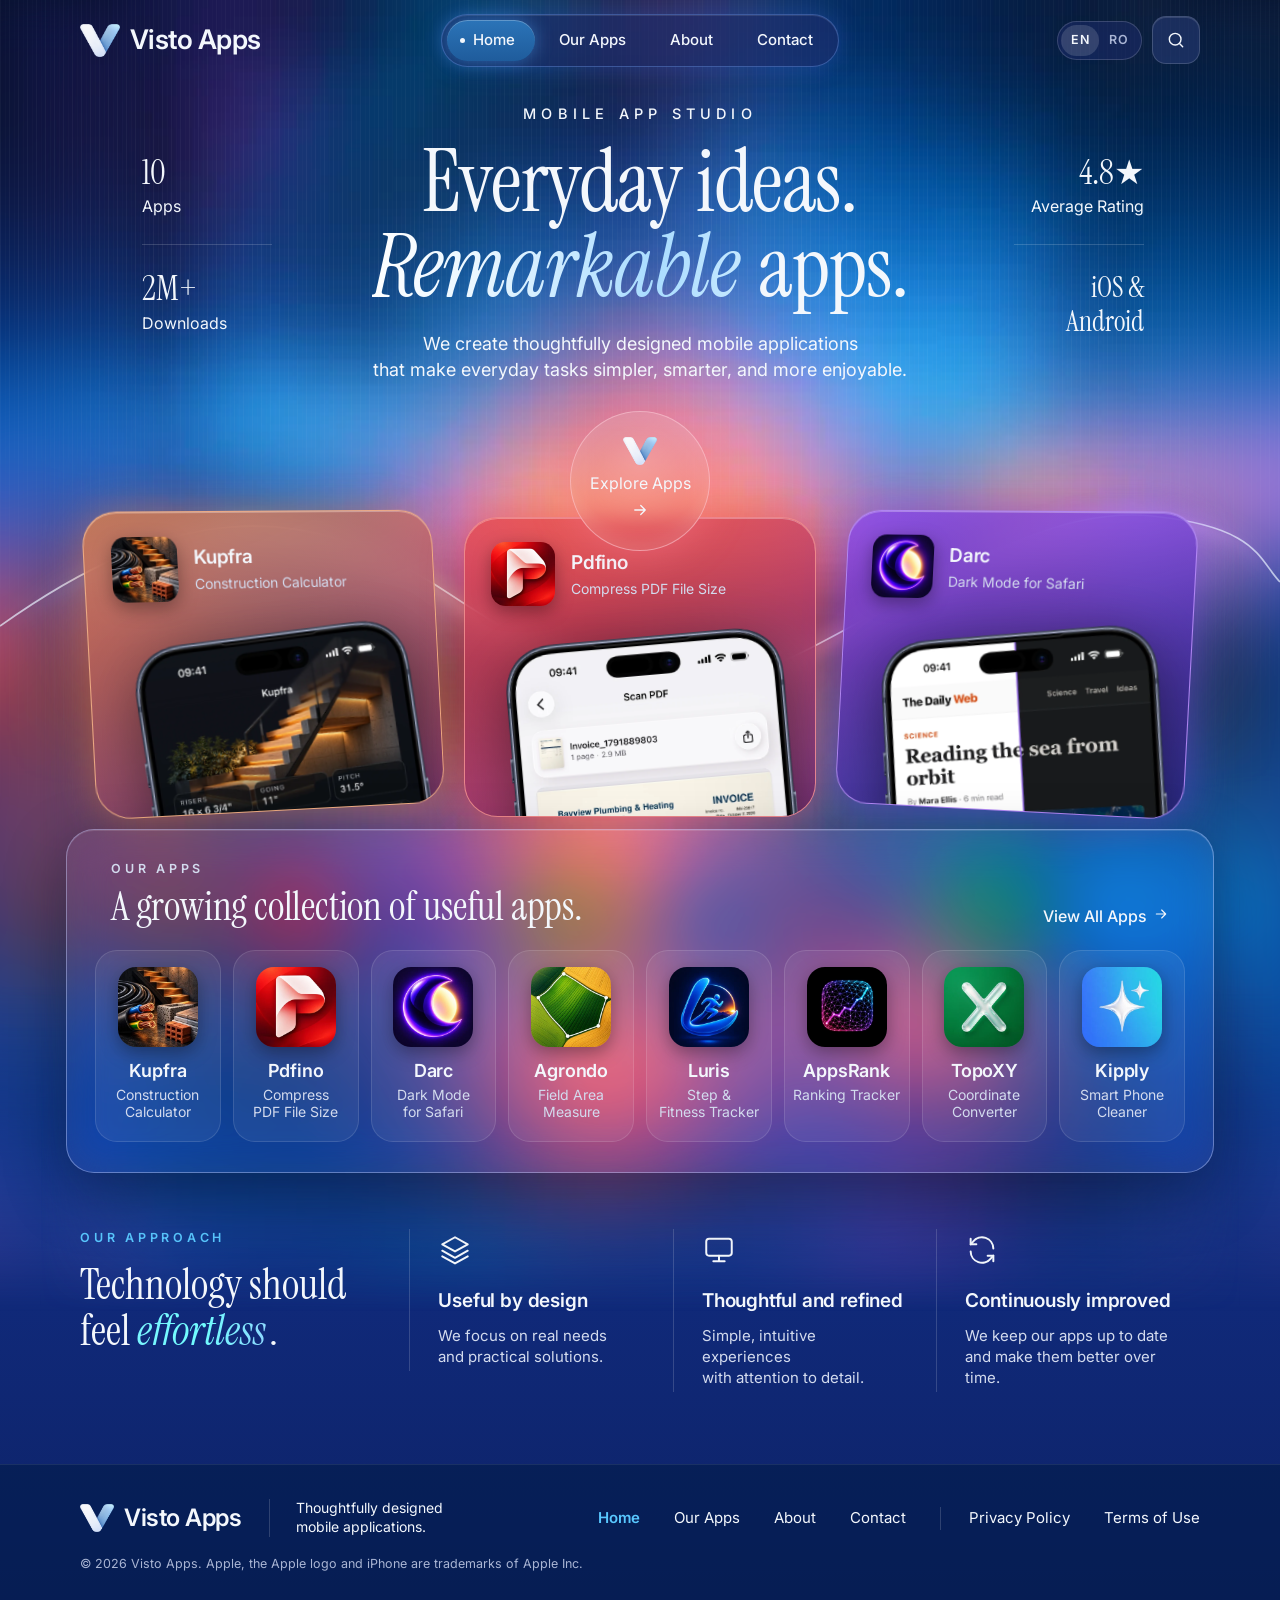
==== index.html @ 216fd85f "Add Romanian pages, SEO head, structured data and app legal links - make the site indexable in both " ====
<!doctype html>
<html lang="en">
<head>
  <meta charset="utf-8">
  <meta name="viewport" content="width=device-width, initial-scale=1">
  <title>Visto Apps | Mobile App Studio for Useful iPhone Apps</title>
  <meta name="description" content="Visto Apps is an independent mobile app studio behind Pdfino, Kipply, TopoXY, Kupfra, Darc, Agrondo, Luris, AppsRank, Serenity and ShelfReady.">
  <meta name="theme-color" content="#08112b">
  <!--gen:seo-->
  <link rel="canonical" href="https://vistoapps.com/">
  <link rel="alternate" hreflang="en" href="https://vistoapps.com/">
  <link rel="alternate" hreflang="ro" href="https://vistoapps.com/ro/">
  <link rel="alternate" hreflang="x-default" href="https://vistoapps.com/">
  <meta name="robots" content="index,follow,max-image-preview:large">
  <meta property="og:type" content="website">
  <meta property="og:site_name" content="Visto Apps">
  <meta property="og:title" content="Visto Apps | Mobile App Studio for Useful iPhone Apps">
  <meta property="og:description" content="Visto Apps is an independent mobile app studio behind Pdfino, Kipply, TopoXY, Kupfra, Darc, Agrondo, Luris, AppsRank, Serenity and ShelfReady.">
  <meta property="og:url" content="https://vistoapps.com/">
  <meta property="og:image" content="https://vistoapps.com/assets/logo/og-image.png">
  <meta property="og:image:width" content="1200">
  <meta property="og:image:height" content="630">
  <meta property="og:image:alt" content="Visto Apps">
  <meta property="og:locale" content="en_US">
  <meta property="og:locale:alternate" content="ro_RO">
  <meta name="twitter:card" content="summary_large_image">
  <meta name="twitter:title" content="Visto Apps | Mobile App Studio for Useful iPhone Apps">
  <meta name="twitter:description" content="Visto Apps is an independent mobile app studio behind Pdfino, Kipply, TopoXY, Kupfra, Darc, Agrondo, Luris, AppsRank, Serenity and ShelfReady.">
  <meta name="twitter:image" content="https://vistoapps.com/assets/logo/og-image.png">
  <script type="application/ld+json">{"@context":"https://schema.org","@graph":[{"@type":"Organization","@id":"https://vistoapps.com/#organization","name":"Visto Apps","url":"https://vistoapps.com/","logo":{"@type":"ImageObject","url":"https://vistoapps.com/assets/logo/visto-v.png"},"email":"iosallapps@gmail.com","contactPoint":{"@type":"ContactPoint","contactType":"customer support","email":"iosallapps@gmail.com","availableLanguage":["English","Romanian"]},"sameAs":["https://kupfra.com/","https://pdfino.com/","https://darcapp.com/","https://agrondo.com/","https://lurisapp.com/","https://appsrankapp.com/","https://topoxyapp.com/","https://kipplyapp.com/","https://serenityjournalapp.com/","https://shelfreadyapp.com/"]},{"@type":"WebSite","@id":"https://vistoapps.com/#website","url":"https://vistoapps.com/","name":"Visto Apps","publisher":{"@id":"https://vistoapps.com/#organization"},"inLanguage":["en","ro"]},{"@type":"WebPage","@id":"https://vistoapps.com/#webpage","url":"https://vistoapps.com/","name":"Visto Apps | Mobile App Studio for Useful iPhone Apps","description":"Visto Apps is an independent mobile app studio behind Pdfino, Kipply, TopoXY, Kupfra, Darc, Agrondo, Luris, AppsRank, Serenity and ShelfReady.","inLanguage":"en","isPartOf":{"@id":"https://vistoapps.com/#website"},"about":{"@id":"https://vistoapps.com/#organization"}},{"@type":"ItemList","name":"Visto Apps","numberOfItems":10,"itemListElement":[{"@type":"ListItem","position":1,"item":{"@type":"SoftwareApplication","name":"Kupfra: Construction Calculator","description":"Calculators for concrete, tiles, stairs and electrical work, built on real building standards.","applicationCategory":"UtilitiesApplication","operatingSystem":"iOS","url":"https://apps.apple.com/us/app/kupfra-construction-calculator/id6827716801","image":"https://vistoapps.com/assets/icons/kupfra.webp","sameAs":"https://kupfra.com/","publisher":{"@id":"https://vistoapps.com/#organization"},"offers":{"@type":"Offer","price":"0","priceCurrency":"USD"}}},{"@type":"ListItem","position":2,"item":{"@type":"SoftwareApplication","name":"Pdfino: Compress PDF File Size","description":"Reduce PDF file size quickly, then scan, sign, merge and fill forms on your iPhone.","applicationCategory":"UtilitiesApplication","operatingSystem":"iOS","url":"https://apps.apple.com/us/app/pdfino-compress-pdf-file-size/id6748689545","image":"https://vistoapps.com/assets/icons/pdfino.webp","sameAs":"https://pdfino.com/","publisher":{"@id":"https://vistoapps.com/#organization"},"offers":{"@type":"Offer","price":"0","priceCurrency":"USD"}}},{"@type":"ListItem","position":3,"item":{"@type":"SoftwareApplication","name":"Darc: Dark Mode for Safari","description":"A comfortable dark mode for every site in Safari, with light themes too.","applicationCategory":"UtilitiesApplication","operatingSystem":"iOS","url":"https://apps.apple.com/us/app/darc-dark-mode-for-safari/id6819036330","image":"https://vistoapps.com/assets/icons/darc.webp","sameAs":"https://darcapp.com/","publisher":{"@id":"https://vistoapps.com/#organization"},"offers":{"@type":"Offer","price":"0","priceCurrency":"USD"}}},{"@type":"ListItem","position":4,"item":{"@type":"SoftwareApplication","name":"Agrondo: Field Area Measure","description":"Measure field areas on the satellite map and keep records for every parcel.","applicationCategory":"BusinessApplication","operatingSystem":"iOS","url":"https://apps.apple.com/us/app/agrondo-field-area-measure/id6775927132","image":"https://vistoapps.com/assets/icons/agrondo.webp","sameAs":"https://agrondo.com/","publisher":{"@id":"https://vistoapps.com/#organization"},"offers":{"@type":"Offer","price":"0","priceCurrency":"USD"}}},{"@type":"ListItem","position":5,"item":{"@type":"SoftwareApplication","name":"Luris: Step & Fitness Tracker","description":"Track your steps, walks, runs and rides with GPS, and follow a training plan.","applicationCategory":"HealthApplication","operatingSystem":"iOS","url":"https://apps.apple.com/us/app/luris-step-fitness-tracker/id6813596103","image":"https://vistoapps.com/assets/icons/luris.webp","sameAs":"https://lurisapp.com/","publisher":{"@id":"https://vistoapps.com/#organization"},"offers":{"@type":"Offer","price":"0","priceCurrency":"USD"}}},{"@type":"ListItem","position":6,"item":{"@type":"SoftwareApplication","name":"AppsRank: Ranking Tracker","description":"Follow app rankings on the App Store charts in more than 160 countries, every day.","applicationCategory":"DeveloperApplication","operatingSystem":"iOS","url":"https://apps.apple.com/us/app/appsrank-ranking-tracker/id6762045370","image":"https://vistoapps.com/assets/icons/appsrank.webp","sameAs":"https://appsrankapp.com/","publisher":{"@id":"https://vistoapps.com/#organization"},"offers":{"@type":"Offer","price":"0","priceCurrency":"USD"}}},{"@type":"ListItem","position":7,"item":{"@type":"SoftwareApplication","name":"TopoXY: Coordinate Converter","description":"Convert coordinates between WGS84, Stereo 70, PUWG, UTM and other national grids, offline.","applicationCategory":"TravelApplication","operatingSystem":"iOS","url":"https://apps.apple.com/us/app/topoxy-coordinate-converter/id6758582908","image":"https://vistoapps.com/assets/icons/topoxy.webp","sameAs":"https://topoxyapp.com/","publisher":{"@id":"https://vistoapps.com/#organization"},"offers":{"@type":"Offer","price":"0","priceCurrency":"USD"}}},{"@type":"ListItem","position":8,"item":{"@type":"SoftwareApplication","name":"Kipply: Smart Phone Cleaner","description":"Free up space by clearing duplicate, similar and unwanted photos with a swipe.","applicationCategory":"UtilitiesApplication","operatingSystem":"iOS","url":"https://apps.apple.com/us/app/kipply-smart-phone-cleaner/id6756061280","image":"https://vistoapps.com/assets/icons/kipply.webp","sameAs":"https://kipplyapp.com/","publisher":{"@id":"https://vistoapps.com/#organization"},"offers":{"@type":"Offer","price":"0","priceCurrency":"USD"}}},{"@type":"ListItem","position":9,"item":{"@type":"SoftwareApplication","name":"Serenity: AI Mood Journal","description":"Log your mood in one tap, write with thoughtful prompts and see what lifts you.","applicationCategory":"HealthApplication","operatingSystem":"iOS","url":"https://apps.apple.com/us/app/serenity-ai-mood-journal/id6761684674","image":"https://vistoapps.com/assets/icons/serenity.webp","sameAs":"https://serenityjournalapp.com/","publisher":{"@id":"https://vistoapps.com/#organization"},"offers":{"@type":"Offer","price":"0","priceCurrency":"USD"}}},{"@type":"ListItem","position":10,"item":{"@type":"SoftwareApplication","name":"ShelfReady: Product Photos","description":"Turn a quick photo into a clean product shot on a white background, in seconds.","applicationCategory":"MultimediaApplication","operatingSystem":"iOS","url":"https://apps.apple.com/us/app/shelfready-product-photos/id6818769240","image":"https://vistoapps.com/assets/icons/shelfready.webp","sameAs":"https://shelfreadyapp.com/","publisher":{"@id":"https://vistoapps.com/#organization"},"offers":{"@type":"Offer","price":"0","priceCurrency":"USD"}}}]}]}</script>
  <!--/gen:seo-->
  <link rel="icon" href="/assets/logo/favicon-32.png" sizes="32x32" type="image/png">
  <link rel="apple-touch-icon" href="/assets/logo/apple-touch-icon.png">
  <link rel="preload" href="/assets/fonts/instrument-serif.woff2" as="font" type="font/woff2" crossorigin>
  <link rel="preload" href="/assets/fonts/inter.woff2" as="font" type="font/woff2" crossorigin>
  <link rel="stylesheet" href="/css/styles.css">
</head>
<body data-page="home" data-title-key="meta.home.title" data-desc-key="meta.home.desc">
  <div class="backdrop" aria-hidden="true"></div>
  <header class="site-header" id="site-header">
    <noscript><nav class="header-inner"><a href="/">Home</a> <a href="/apps.html">Our Apps</a> <a href="/about.html">About</a> <a href="/contact.html">Contact</a></nav></noscript>
  </header>

  <main>
    <section class="container home-hero">
      <div class="hero-glow" aria-hidden="true"></div>
      <div class="hero-ridge" aria-hidden="true"></div>

      <p class="kicker" data-i18n="home.kicker">Mobile App Studio</p>
      <h1 class="display" data-i18n="home.title">Everyday ideas.<br><em>Remarkable</em> apps.</h1>
      <p class="lede" data-i18n="home.lede">We create thoughtfully designed mobile applications<br class="br-wide"> that make everyday tasks simpler, smarter, and more enjoyable.</p>

      <div class="hero-stats hero-stats--left">
        <p class="hero-stat"><span class="hero-stat__value" data-app-count>10</span><span class="hero-stat__label" data-i18n="home.stat.apps">Apps</span></p>
        <p class="hero-stat"><span class="hero-stat__value">2M+</span><span class="hero-stat__label" data-i18n="home.stat.downloads">Downloads</span></p>
      </div>
      <div class="hero-stats hero-stats--right">
        <p class="hero-stat"><span class="hero-stat__value">4.8★</span><span class="hero-stat__label" data-i18n="home.stat.rating">Average Rating</span></p>
        <p class="hero-stat"><span class="hero-stat__value hero-stat__value--platforms" data-i18n="home.stat.platforms">iOS &amp;<br>Android</span></p>
      </div>

      <a class="explore" href="/apps.html">
        <img src="/assets/logo/visto-v-128.png" width="34" height="28" alt="">
        <span data-i18n="home.explore">Explore Apps</span>
        <span data-icon="arrow"></span>
      </a>

      <div class="hero-cards" id="hero-cards"></div>

      <section class="panel panel--apps glass" aria-labelledby="home-apps-title">
        <div class="panel-head">
          <div>
            <span class="kicker--sans" data-i18n="home.apps.kicker">Our Apps</span>
            <h2 class="h2" id="home-apps-title" data-i18n="home.apps.title">A growing collection of useful apps.</h2>
          </div>
          <a class="link-arrow" href="/apps.html"><span data-i18n="home.apps.all">View All Apps</span><span data-icon="arrow"></span></a>
        </div>
        <ul class="tiles" data-featured-tiles></ul>
      </section>
    </section>

    <section class="container features reveal" aria-labelledby="approach-title">
      <div class="features__lead">
        <span class="kicker--sans" data-i18n="home.approach.kicker">Our Approach</span>
        <h2 class="h3" id="approach-title" data-i18n="home.approach.title">Technology should<br>feel <em>effortless</em>.</h2>
      </div>
      <div class="feature">
        <span data-icon="layers"></span>
        <h3 class="feature__title" data-i18n="home.approach.1.title">Useful by design</h3>
        <p class="feature__text" data-i18n="home.approach.1.text">We focus on real needs<br>and practical solutions.</p>
      </div>
      <div class="feature">
        <span data-icon="monitor"></span>
        <h3 class="feature__title" data-i18n="home.approach.2.title">Thoughtful and refined</h3>
        <p class="feature__text" data-i18n="home.approach.2.text">Simple, intuitive experiences<br>with attention to detail.</p>
      </div>
      <div class="feature">
        <span data-icon="refresh"></span>
        <h3 class="feature__title" data-i18n="home.approach.3.title">Continuously improved</h3>
        <p class="feature__text" data-i18n="home.approach.3.text">We keep our apps up to date<br>and make them better over time.</p>
      </div>
    </section>
  </main>

  <footer class="site-footer" id="site-footer"></footer>
  <script src="/js/data.js"></script>
  <script src="/js/site.js"></script>
</body>
</html>
---- css/styles.css ----
/* Visto Apps. Dark aurora theme, glass surfaces. */

@font-face { font-family: "Instrument Serif"; src: url("../assets/fonts/instrument-serif.woff2") format("woff2"); font-weight: 400; font-style: normal; font-display: swap; }
@font-face { font-family: "Instrument Serif"; src: url("../assets/fonts/instrument-serif-italic.woff2") format("woff2"); font-weight: 400; font-style: italic; font-display: swap; }
@font-face { font-family: "Inter"; src: url("../assets/fonts/inter.woff2") format("woff2"); font-weight: 100 900; font-style: normal; font-display: swap; }

:root {
  color-scheme: dark;
  --bg: #08112b;
  --bg-deep: #050b1f;
  --navy: #0b1b4a;
  --blue: #1f4fd8;
  --violet: #7a43f0;
  --magenta: #d974d1;
  --orange: #ff8a5b;
  --cyan: #6ffcfe;
  --cyan-2: #59c8ff;
  --text: #f3f7fc;
  --text-2: #d3dbee;
  --text-3: #a9b5d4;
  --pill: #bee0fd;
  --pill-2: #e3f3ff;
  --pill-text: #0a1a45;
  --glass: rgba(255, 255, 255, 0.07);
  --glass-strong: rgba(255, 255, 255, 0.11);
  --glass-line: rgba(255, 255, 255, 0.16);
  --glass-line-2: rgba(255, 255, 255, 0.28);
  --divider: rgba(255, 255, 255, 0.16);
  --serif: "Instrument Serif", "Iowan Old Style", Georgia, serif;
  --sans: "Inter", -apple-system, BlinkMacSystemFont, "Segoe UI", Roboto, sans-serif;
  --radius: 28px;
  --radius-sm: 20px;
  --max: 1120px;
  --gutter: 40px;
  --blur: 22px;
  --ease: cubic-bezier(.2, .7, .2, 1);
}

*, *::before, *::after { box-sizing: border-box; }
html { -webkit-text-size-adjust: 100%; text-size-adjust: 100%; overflow-x: clip; }
body {
  margin: 0;
  min-height: 100vh;
  background: var(--bg);
  color: var(--text);
  font-family: var(--sans);
  font-size: 16px;
  line-height: 1.5;
  -webkit-font-smoothing: antialiased;
  overflow-x: clip;
}
img { display: block; max-width: 100%; height: auto; }
a { color: inherit; text-decoration: none; }
button { font: inherit; color: inherit; }
h1, h2, h3, p, ul, ol { margin: 0; }
ul, ol { padding: 0; list-style: none; }
.icon { width: 20px; height: 20px; flex: none; }
.visually-hidden { position: absolute; width: 1px; height: 1px; overflow: hidden; clip: rect(0 0 0 0); white-space: nowrap; }
:focus-visible { outline: 2px solid var(--cyan); outline-offset: 3px; border-radius: 12px; }

/* ---------- background ---------- */
.backdrop { position: absolute; left: 0; right: 0; top: 0; height: 100%; z-index: -2; pointer-events: none; overflow: hidden;
  background: linear-gradient(180deg, #08132f 0px, #0d2466 300px, #15399c 700px, #122e86 1100px, #0d2266 1600px, #0a1a4c 100%); }
body { position: relative; }
body[data-page="home"] { --page-bg: url("../assets/bg/home.webp"); --page-bg-h: 1312px; }
body[data-page="apps"] { --page-bg: url("../assets/bg/apps.webp"); --page-bg-h: 1312px; }
body[data-page="about"] { --page-bg: url("../assets/bg/about.webp"); --page-bg-h: 1797px; }
body[data-page="contact"] { --page-bg: url("../assets/bg/contact.webp"); --page-bg-h: 1312px; }
body:not([data-page="home"]):not([data-page="apps"]):not([data-page="about"]) { --page-bg: url("../assets/bg/contact.webp"); --page-bg-h: 1312px; }
/* wide layer: the same art stretched to the window, for the sides on large screens */
.backdrop::before {
  content: ""; position: absolute; left: -5%; right: -5%; top: 0; height: var(--page-bg-h);
  background: var(--page-bg) top center / 100% 100% no-repeat; filter: blur(30px) saturate(1.1);
  -webkit-mask-image: linear-gradient(180deg, #000 75%, transparent); mask-image: linear-gradient(180deg, #000 75%, transparent);
}
/* core layer: the art at the design width, aligned with the content */
.backdrop__core {
  position: absolute; left: 50%; top: 0; width: 1199px; height: var(--page-bg-h); transform: translateX(-50%);
  background: var(--page-bg) top center / 100% 100% no-repeat;
  -webkit-mask-image: linear-gradient(90deg, transparent, #000 10%, #000 90%, transparent), linear-gradient(180deg, #000 80%, transparent);
  -webkit-mask-composite: source-in;
          mask-image: linear-gradient(90deg, transparent, #000 10%, #000 90%, transparent), linear-gradient(180deg, #000 80%, transparent);
          mask-composite: intersect;
}
@media (max-width: 1199px) { .backdrop__core { -webkit-mask-image: linear-gradient(180deg, #000 80%, transparent); mask-image: linear-gradient(180deg, #000 80%, transparent); } }
.backdrop::after {
  content: ""; position: absolute; left: 0; right: 0; top: 0; height: 900px;
  background: repeating-linear-gradient(90deg, rgba(255,255,255,.05) 0 1px, transparent 1px 5px, rgba(255,255,255,.025) 5px 6px, transparent 6px 9px);
  -webkit-mask-image: linear-gradient(180deg, rgba(0,0,0,.6) 0%, #000 30%, rgba(0,0,0,.4) 60%, transparent 100%);
          mask-image: linear-gradient(180deg, rgba(0,0,0,.6) 0%, #000 30%, rgba(0,0,0,.4) 60%, transparent 100%);
}
.wave {
  position: absolute; left: 0; right: 0; z-index: -1; pointer-events: none;
  height: 340px; background: url("../assets/art/wave.svg") center / 100% 100% no-repeat;
}

/* ---------- layout ---------- */
.container { width: 100%; max-width: calc(var(--max) + var(--gutter) * 2); margin: 0 auto; padding: 0 var(--gutter); }
main { position: relative; }
.glass {
  background: var(--glass);
  border: 1px solid var(--glass-line);
  -webkit-backdrop-filter: blur(var(--blur)) saturate(140%);
          backdrop-filter: blur(var(--blur)) saturate(140%);
  box-shadow: inset 0 1px 0 rgba(255,255,255,.12), 0 20px 60px rgba(3, 8, 30, .35);
}

/* ---------- type ---------- */
.kicker {
  font-family: var(--sans); font-size: 14.5px; letter-spacing: .36em; text-transform: uppercase;
  color: var(--text); font-weight: 500;
}
.kicker--sans { font-family: var(--sans); font-size: 12.5px; font-weight: 600; letter-spacing: .3em; text-transform: uppercase; color: var(--text-2); }
.display {
  font-family: var(--serif); font-weight: 400; letter-spacing: -.01em; line-height: 1.02;
  font-size: clamp(44px, 6.6vw, 80px); text-wrap: balance;
}
.h2 { font-family: var(--serif); font-weight: 400; line-height: 1.08; font-size: clamp(30px, 3.4vw, 40px); letter-spacing: -.005em; }
.h3 { font-family: var(--serif); font-weight: 400; line-height: 1.1; font-size: clamp(28px, 3vw, 38px); }
em, .accent {
  font-style: italic;
  background: linear-gradient(95deg, #7af6ff 0%, var(--cyan) 35%, #8fd7ff 100%);
  -webkit-background-clip: text; background-clip: text; color: transparent;
  padding-right: .06em;
}
.display em { background: linear-gradient(95deg, #ffffff 0%, #e8f6ff 30%, #a9dcff 75%, #c7e9ff 100%); -webkit-background-clip: text; background-clip: text; }
.page-hero .display em, .h2 em, .h3 em { background: linear-gradient(95deg, #7af6ff, var(--cyan) 50%, #8fd7ff); -webkit-background-clip: text; background-clip: text; }
.lede { font-size: 18px; line-height: 1.45; color: var(--text); text-wrap: balance; }
.muted { color: var(--text-2); }

/* ---------- header ---------- */
.site-header { position: sticky; top: 0; z-index: 50; padding: 14px 0; transition: background .3s var(--ease); }
.site-header.is-scrolled { background: rgba(8, 17, 43, .55); -webkit-backdrop-filter: blur(18px); backdrop-filter: blur(18px); }
.header-inner { display: grid; grid-template-columns: 1fr auto 1fr; align-items: center; gap: 20px; max-width: calc(var(--max) + 80px); margin: 0 auto; padding: 0 var(--gutter); }
.brand { display: inline-flex; align-items: center; gap: 10px; font-weight: 600; font-size: 27px; letter-spacing: -.02em; justify-self: start; }
.brand img { width: 40px; height: auto; }
.nav-pill {
  display: flex; gap: 4px; padding: 5px; border-radius: 999px;
  background: rgba(30, 45, 110, .55); border: 1px solid rgba(120, 170, 255, .35);
  box-shadow: inset 0 1px 0 rgba(255,255,255,.1), 0 0 24px rgba(60, 120, 255, .25);
}
.nav-link { position: relative; padding: 9px 20px; border-radius: 999px; font-size: 15px; font-weight: 500; color: var(--text); transition: background .2s; white-space: nowrap; }
.nav-link:hover { background: rgba(255,255,255,.08); }
.nav-link[aria-current="page"] {
  background: linear-gradient(180deg, #2b74b8, #1f5c9c); box-shadow: inset 0 1px 0 rgba(255,255,255,.25), 0 0 18px rgba(80, 170, 255, .45);
  padding-left: 26px;
}
.nav-link[aria-current="page"]::before { content: ""; position: absolute; left: 13px; top: 50%; width: 5px; height: 5px; margin-top: -2.5px; border-radius: 50%; background: currentColor; }
.header-actions { display: flex; align-items: center; gap: 10px; justify-self: end; }
.circle-btn {
  width: 48px; height: 48px; border-radius: 14px; display: grid; place-items: center; cursor: pointer;
  background: rgba(40, 60, 120, .55); border: 1px solid var(--glass-line);
  box-shadow: inset 0 1px 0 rgba(255,255,255,.12);
}
.circle-btn:hover { background: rgba(60, 85, 160, .6); }
.lang-switch { display: inline-flex; padding: 3px; border-radius: 999px; background: rgba(30, 45, 110, .5); border: 1px solid var(--glass-line); }
.lang-switch button { border: 0; background: transparent; cursor: pointer; padding: 6px 10px; border-radius: 999px; font-size: 12.5px; font-weight: 600; letter-spacing: .04em; color: var(--text-3); }
.lang-switch button[aria-pressed="true"] { background: rgba(255,255,255,.14); color: var(--text); }
.menu-btn { display: none; }
.search-bar, .mobile-menu { position: absolute; right: var(--gutter); top: calc(100% + 4px); border-radius: 22px; padding: 10px; }
.search-bar form { display: flex; align-items: center; gap: 10px; padding: 4px 10px; }
.search-bar input { width: min(340px, 70vw); border: 0; background: transparent; color: var(--text); font: inherit; font-size: 16px; padding: 8px 0; outline: none; }
.search-bar input::placeholder { color: var(--text-3); }
.mobile-menu { left: 16px; right: 16px; padding: 14px; background: rgba(14, 26, 70, .9); }
.mobile-menu nav { display: grid; gap: 4px; margin-bottom: 12px; }
.mobile-link { padding: 14px 16px; border-radius: 14px; font-size: 18px; font-weight: 500; }
.mobile-link[aria-current="page"] { background: rgba(255,255,255,.1); }
[hidden] { display: none !important; }

/* ---------- buttons ---------- */
.btn-pill {
  display: inline-flex; align-items: center; gap: 14px; padding: 15px 30px; border-radius: 999px;
  background: linear-gradient(180deg, var(--pill-2), var(--pill)); color: var(--pill-text); font-weight: 600; font-size: 17px;
  box-shadow: 0 0 0 1px rgba(255,255,255,.6) inset, 0 10px 40px rgba(110, 190, 255, .45); border: 0; cursor: pointer;
  transition: transform .2s var(--ease), box-shadow .2s;
}
.btn-pill:hover { transform: translateY(-1px); box-shadow: 0 0 0 1px rgba(255,255,255,.8) inset, 0 14px 50px rgba(110, 190, 255, .6); }
.btn-ghost { display: inline-flex; align-items: center; gap: 10px; padding: 13px 22px; border-radius: 999px; border: 1px solid var(--glass-line-2); background: rgba(255,255,255,.06); font-weight: 500; cursor: pointer; }
.link-arrow { display: inline-flex; align-items: center; gap: 6px; font-size: 16px; font-weight: 500; }
.link-arrow .icon { width: 16px; height: 16px; transition: transform .2s; }
.link-arrow:hover .icon { transform: translateX(3px); }

/* ---------- home hero ---------- */
.home-hero { position: relative; text-align: center; padding-top: 22px; }
.home-hero .kicker { margin-bottom: 16px; }
.home-hero .display { font-size: clamp(46px, 7vw, 86px); line-height: .98; margin: 0 auto; }
.home-hero .lede { margin: 22px auto 0; max-width: 640px; }
.hero-stats { position: absolute; top: 74px; display: grid; gap: 26px; width: 130px; }
.hero-stats--left { left: calc(var(--gutter) + 62px); text-align: left; }
.hero-stats--right { right: calc(var(--gutter) + 56px); text-align: right; }
.hero-stat { padding-bottom: 26px; border-bottom: 1px solid var(--divider); }
.hero-stat:last-child { border-bottom: 0; padding-bottom: 0; }
.hero-stat__value { display: block; font-family: var(--serif); font-size: 34px; line-height: 1.05; }
.hero-stat__label { display: block; font-size: 16px; margin-top: 4px; color: var(--text); }
.hero-stat__value--platforms { font-size: 28px; line-height: 1.2; }
.explore {
  position: relative; z-index: 2; width: 140px; height: 140px; margin: 28px auto 0; border-radius: 50%;
  display: grid; place-items: center; align-content: center; gap: 6px; text-align: center; font-size: 16px;
  background: radial-gradient(circle at 50% 35%, rgba(255,190,200,.35), rgba(255,120,140,.12) 60%, rgba(255,255,255,.05));
  border: 1.5px solid rgba(255,210,220,.55); box-shadow: 0 0 40px rgba(255, 120, 150, .45), inset 0 0 30px rgba(255,255,255,.15);
  -webkit-backdrop-filter: blur(10px); backdrop-filter: blur(10px);
  transition: transform .3s var(--ease);
}
.explore:hover { transform: scale(1.04); }
.explore img { width: 34px; }
.explore .icon { width: 18px; height: 18px; margin: 0 auto; }
.hero-glow { display: none; position: absolute; left: 50%; top: 420px; width: 1400px; height: 560px; transform: translateX(-50%); z-index: -1; pointer-events: none;
  background:
    radial-gradient(22% 40% at 50% 62%, rgba(255, 150, 90, .85), transparent 70%),
    radial-gradient(26% 40% at 36% 66%, rgba(255, 90, 150, .55), transparent 70%),
    radial-gradient(26% 40% at 66% 58%, rgba(190, 90, 255, .5), transparent 70%),
    radial-gradient(40% 50% at 50% 30%, rgba(80, 150, 255, .35), transparent 70%);
}
.hero-ridge { position: absolute; left: 50%; top: 380px; width: 100vw; height: 330px; transform: translateX(-50%); z-index: -1; pointer-events: none;
  background: url("../assets/art/ridge.svg") center / 100% 100% no-repeat; }

.hero-cards { position: relative; display: grid; grid-template-columns: repeat(3, 1fr); gap: 12px; margin-top: -40px; padding: 0 20px; align-items: end; }
.hero-card {
  position: relative; display: flex; flex-direction: column; height: 300px; border-radius: 34px; overflow: hidden; padding: 24px 26px 0; text-align: left;
  background: linear-gradient(160deg, color-mix(in srgb, var(--c1) 72%, transparent), color-mix(in srgb, var(--c2) 70%, transparent));
  border: 1.5px solid color-mix(in srgb, var(--c1) 55%, white 35%);
  box-shadow: 0 0 40px color-mix(in srgb, var(--c1) 45%, transparent), inset 0 1px 0 rgba(255,255,255,.3);
  -webkit-backdrop-filter: blur(16px); backdrop-filter: blur(16px);
  transform-origin: bottom center; transition: transform .35s var(--ease);
}
.hero-card[data-pos="0"] { transform: perspective(900px) rotateY(8deg) rotate(-3deg); }
.hero-card[data-pos="1"] { transform: translateY(6px); }
.hero-card[data-pos="2"] { transform: perspective(900px) rotateY(-8deg) rotate(3deg); }
.hero-card:hover { transform: translateY(-6px); }
.hero-card__head { position: relative; z-index: 1; display: flex; align-items: center; gap: 16px; text-align: left; flex: none; }
.hero-card__name { display: block; font-size: 19px; font-weight: 600; letter-spacing: -.01em; }
.hero-card__sub { display: block; font-size: 14px; color: var(--text-2); }
.hero-card__shot { position: relative; flex: 1 1 auto; min-height: 150px; margin-top: 14px; }
.hero-card__phone { position: absolute; left: 50%; top: 0; width: min(290px, 100%); transform-origin: 100% 0; transform: translateX(-50%) rotate(-6deg); filter: drop-shadow(0 16px 30px rgba(0,0,0,.45)); }
.hero-card[data-pos="1"] .hero-card__phone { transform: translateX(-50%) rotate(-5deg); }
.app-icon { width: 64px; height: 64px; border-radius: 22.5%; box-shadow: 0 6px 18px rgba(0,0,0,.35); flex: none; }

/* ---------- panels ---------- */
.panel { position: relative; z-index: 3; border-radius: var(--radius); padding: 30px 28px 30px; text-align: left; }
.panel--apps { margin: 18px -14px 0; background: rgba(255, 255, 255, .06); border-color: rgba(200, 210, 255, .42); }
.panel-head { display: flex; align-items: flex-end; justify-content: space-between; gap: 20px; margin: 0 16px 22px; }
.panel-head .kicker--sans { display: block; margin-bottom: 6px; }
.tiles { display: grid; grid-template-columns: repeat(8, 1fr); gap: 12px; }
.app-tile {
  display: flex; flex-direction: column; align-items: center; text-align: center; height: 100%; padding: 16px 8px 20px; border-radius: 22px;
  background: rgba(255,255,255,.06); border: 1px solid rgba(255,255,255,.12);
  transition: transform .25s var(--ease), background .25s, box-shadow .25s;
}
.app-tile:hover { transform: translateY(-4px); background: rgba(255,255,255,.1); box-shadow: 0 0 30px color-mix(in srgb, var(--c1) 40%, transparent); }
.app-tile .app-icon { width: 80px; height: 80px; margin-bottom: 10px; }
.app-tile__name { font-size: 18px; font-weight: 600; letter-spacing: -.01em; }
.app-tile__sub { font-size: 14px; line-height: 1.25; color: var(--text-2); margin-top: 2px; text-wrap: balance; }

/* ---------- feature rows ---------- */
.features { display: grid; grid-template-columns: 1.25fr repeat(3, 1fr); align-items: start; padding-top: 56px; padding-bottom: 72px; }
.features__lead .kicker--sans { display: block; margin-bottom: 14px; color: var(--cyan-2); }
.features__lead .h3 { font-size: clamp(32px, 3.4vw, 42px); }
.feature { padding: 4px 28px; border-left: 1px solid var(--divider); }
.feature .icon { width: 34px; height: 34px; stroke-width: 1.4; margin-bottom: 14px; }
.feature__title { font-size: 19px; font-weight: 600; letter-spacing: -.01em; }
.feature__text { margin-top: 10px; font-size: 15px; color: var(--text-2); line-height: 1.4; }

/* ---------- page hero (apps/about/contact) ---------- */
.page-hero { position: relative; text-align: center; padding-top: 6px; padding-bottom: 34px; }
.page-hero .kicker { display: block; margin-bottom: 18px; }
.page-hero .display { font-size: clamp(42px, 5.9vw, 70px); line-height: 1; }
.page-hero .lede { margin: 18px auto 0; max-width: 620px; }
.page-hero .wave { top: 20px; left: 50%; right: auto; width: 100vw; transform: translateX(-50%); height: 300px; opacity: .85; }

/* ---------- apps page ---------- */
.filters { display: flex; flex-wrap: wrap; justify-content: center; gap: 18px; margin: 4px 0 40px; }
.filter {
  display: inline-flex; align-items: center; gap: 12px; padding: 12px 26px; border-radius: 999px; cursor: pointer; font-size: 15px; font-weight: 500;
  background: rgba(20, 35, 90, .45); border: 1px solid var(--glass-line-2); color: var(--text);
}
.filter .icon { width: 22px; height: 22px; stroke-width: 1.5; }
.filter__count { color: var(--text-3); }
.filter[aria-pressed="true"] { background: linear-gradient(180deg, #2a5fd0, #1d46a8); border-color: rgba(120, 190, 255, .8); box-shadow: 0 0 24px rgba(70, 150, 255, .5); }
.filter[aria-pressed="true"] .filter__count { color: var(--text-2); }
.search-field { display: flex; align-items: center; gap: 10px; max-width: 420px; margin: 0 auto 34px; padding: 4px 18px; border-radius: 999px; }
.search-field input { flex: 1; min-width: 0; border: 0; background: transparent; color: var(--text); font: inherit; padding: 11px 0; outline: none; }
.search-field input::placeholder { color: var(--text-3); }
.app-grid { display: grid; grid-template-columns: repeat(4, 1fr); gap: 22px 18px; }
.app-card {
  position: relative; display: flex; flex-direction: column; align-items: flex-start; height: 100%; min-height: 340px; overflow: hidden; border-radius: 26px; padding: 18px 18px 0;
  background:
    radial-gradient(120% 80% at 0% 0%, color-mix(in srgb, var(--c1) 70%, transparent), transparent 70%),
    linear-gradient(165deg, color-mix(in srgb, var(--c1) 55%, #20185a), color-mix(in srgb, var(--c2) 85%, #0b1440));
  border: 1.5px solid color-mix(in srgb, var(--c1) 55%, white 30%);
  box-shadow: 0 0 32px color-mix(in srgb, var(--c1) 35%, transparent), inset 0 1px 0 rgba(255,255,255,.25);
  transition: transform .3s var(--ease), box-shadow .3s;
}
.app-card:hover { transform: translateY(-5px); box-shadow: 0 0 46px color-mix(in srgb, var(--c1) 55%, transparent), inset 0 1px 0 rgba(255,255,255,.3); }
.app-card__head { position: relative; display: flex; align-items: center; gap: 14px; width: 100%; }
.app-card__titles { flex: 1; min-width: 0; }
.app-card__name { padding-right: 36px; }
.app-card__name { display: block; font-size: 23px; font-weight: 600; letter-spacing: -.02em; line-height: 1.15; }
.app-card__sub { display: block; font-size: 14px; white-space: nowrap; overflow: hidden; text-overflow: ellipsis; color: var(--text); opacity: .92; margin-top: 4px; line-height: 1.25; }
.arrow-dot { position: absolute; right: 0; top: 4px; width: 30px; height: 30px; border-radius: 50%; display: grid; place-items: center; border: 1.5px solid rgba(255,255,255,.75); }
.arrow-dot .icon { width: 16px; height: 16px; }
.app-card__text { margin-top: 14px; font-size: 15px; line-height: 1.38; color: var(--text); }
.chip { display: inline-flex; align-items: center; gap: 8px; margin-top: 14px; padding: 6px 14px; border-radius: 999px; font-size: 13.5px; font-weight: 500;
  background: color-mix(in srgb, var(--c1) 45%, rgba(0,0,0,.25)); border: 1px solid color-mix(in srgb, var(--c1) 50%, white 30%); }
.chip .icon { width: 16px; height: 16px; }
.app-card__shot { position: relative; align-self: stretch; flex: none; height: 140px; margin-top: auto; padding-top: 16px; box-sizing: content-box; }
.app-card__phone { position: absolute; left: 50%; top: 16px; width: 230px; transform-origin: 100% 0; transform: translateX(-50%) rotate(-9deg); filter: drop-shadow(0 14px 22px rgba(0,0,0,.45)); pointer-events: none; }
.app-card-wrap { display: flex; }
.app-card-wrap > .app-card { flex: 1; }
.app-empty { text-align: center; color: var(--text-2); padding: 40px 0; }

/* ---------- CTA banner ---------- */
.cta-banner {
  position: relative; overflow: hidden; display: grid; grid-template-columns: 1fr auto; align-items: center; gap: 30px;
  margin: 56px 0 72px; padding: 36px 40px 36px 34%; border-radius: var(--radius);
  background: linear-gradient(100deg, rgba(40, 140, 255, .35), rgba(50, 70, 200, .25) 45%, rgba(120, 70, 220, .3));
  border: 1.5px solid rgba(140, 200, 255, .45);
}
.cta-banner::before { content: ""; position: absolute; left: -6%; top: -30%; width: 40%; height: 170%; background: url("../assets/art/wave.svg") left center / 260% 100% no-repeat; opacity: .9; transform: rotate(-8deg); pointer-events: none; }
.cta-banner .h3 { margin-bottom: 8px; }
.cta-banner p { font-size: 17px; color: var(--text); }

/* ---------- about ---------- */
.story { display: grid; grid-template-columns: 400px 1fr; gap: 44px; align-items: center; padding-top: 10px; padding-bottom: 34px; border-bottom: 1px solid var(--divider); }
.story__image { border-radius: 26px; overflow: hidden; border: 1.5px solid rgba(160, 200, 255, .55); box-shadow: 0 0 40px rgba(90, 150, 255, .35); }
.story__image img { width: 100%; height: auto; }
.story .kicker--sans { display: block; margin-bottom: 12px; }
.story p { margin-top: 20px; font-size: 16px; color: var(--text); line-height: 1.55; }
.philosophy { display: grid; grid-template-columns: 1.25fr repeat(3, 1fr); align-items: center; padding-top: 34px; padding-bottom: 34px; border-bottom: 1px solid var(--divider); }
.philosophy .kicker--sans { display: block; margin-bottom: 10px; }
.build { display: grid; grid-template-columns: 380px 1fr; gap: 30px; align-items: center; padding-top: 20px; padding-bottom: 22px; border-bottom: 1px solid var(--divider); }
.build__art img { width: 100%; }
.build .kicker--sans { display: block; margin-bottom: 8px; }
.steps { margin-top: 18px; display: grid; }
.step { display: grid; grid-template-columns: 38px 160px 1fr; align-items: center; gap: 18px; padding: 10px 0; border-bottom: 1px solid rgba(255,255,255,.1); }
.step:last-child { border-bottom: 0; }
.step__n { width: 38px; height: 32px; border-radius: 10px; display: grid; place-items: center; font-size: 15px; background: rgba(120, 110, 255, .25); border: 1px solid rgba(170, 160, 255, .5); }
.step__title { font-weight: 600; font-size: 16.5px; }
.step__text { font-size: 15px; color: var(--text-2); position: relative; padding-left: 28px; }
.step__text::before { content: ""; position: absolute; left: 0; top: 50%; width: 14px; height: 1px; background: var(--text-3); }
.portfolio { padding-top: 28px; }
.portfolio .panel-head { margin: 0 0 16px; }

/* ---------- contact ---------- */
.contact-grid { display: grid; grid-template-columns: 372px 1fr; gap: 34px; align-items: start; padding-bottom: 50px; border-bottom: 1px solid var(--divider); }
.contact-links { display: grid; gap: 14px; }
.contact-link {
  display: grid; grid-template-columns: 66px 1fr auto; align-items: center; gap: 22px; padding: 16px 20px 16px 18px; border-radius: 22px;
  background: linear-gradient(100deg, rgba(50, 90, 200, .35), rgba(90, 80, 200, .25)); border: 1px solid rgba(150, 190, 255, .4);
  transition: transform .25s var(--ease), box-shadow .25s;
}
.contact-link:nth-child(2) { background: linear-gradient(100deg, rgba(50, 90, 200, .35), rgba(160, 80, 170, .3)); border-color: rgba(220, 160, 220, .4); }
.contact-link:nth-child(3) { background: linear-gradient(100deg, rgba(70, 80, 200, .35), rgba(190, 90, 160, .3)); border-color: rgba(230, 160, 200, .4); }
.contact-link:hover { transform: translateY(-3px); box-shadow: 0 0 30px rgba(100, 160, 255, .35); }
.contact-link__icon { width: 66px; height: 66px; border-radius: 50%; display: grid; place-items: center; background: rgba(40, 110, 220, .55); box-shadow: inset 0 0 0 1px rgba(150, 200, 255, .35); }
.contact-link__icon .icon { width: 30px; height: 30px; stroke-width: 1.5; }
.contact-link__title { display: block; font-size: 19px; font-weight: 600; }
.contact-link__text { display: block; font-size: 15px; color: var(--text); margin-top: 2px; overflow-wrap: anywhere; }
.contact-link > .icon { width: 20px; height: 20px; }
.contact-art { margin: 20px 0 0 10px; width: 330px; }
.contact-card {
  border-radius: 34px; padding: 40px; min-height: 548px; display: flex; flex-direction: column; justify-content: center;
  background: linear-gradient(160deg, rgba(40, 110, 240, .35), rgba(30, 60, 170, .3) 55%, rgba(110, 60, 200, .3));
  border: 1.5px solid rgba(150, 210, 255, .6); box-shadow: 0 0 50px rgba(80, 160, 255, .35), inset 0 1px 0 rgba(255,255,255,.2);
}
.contact-card .h3 { font-size: clamp(32px, 3.4vw, 42px); }
.contact-card > p { margin-top: 10px; font-size: 17.5px; max-width: 560px; }
.contact-card__email {
  display: block; margin: 34px 0 30px; padding: 22px 26px; border-radius: 18px; font-size: clamp(20px, 2.4vw, 28px); font-weight: 500; letter-spacing: -.01em;
  background: rgba(30, 80, 160, .45); border: 1px solid rgba(150, 200, 255, .4); overflow-wrap: anywhere;
}
.contact-card__actions { display: flex; flex-wrap: wrap; gap: 14px; justify-content: flex-end; }
.guarantees { display: grid; grid-template-columns: repeat(4, 1fr); padding-top: 26px; padding-bottom: 56px; text-align: center; }
.guarantee { padding: 6px 20px; border-left: 1px solid var(--divider); }
.guarantee:first-child { border-left: 0; }
.guarantee .icon { width: 40px; height: 40px; stroke-width: 1.4; margin: 0 auto 12px; }
.guarantee__title { font-size: 19.5px; font-weight: 600; letter-spacing: -.01em; }
.guarantee__text { margin-top: 8px; font-size: 16.5px; line-height: 1.4; }

/* ---------- legal ---------- */
.legal { max-width: 720px; margin: 0 auto; padding: 10px 16px 70px; }
.legal .h2 { margin-bottom: 6px; }
.legal .muted { margin-bottom: 28px; font-size: 14px; }
.legal p { margin-bottom: 16px; color: var(--text-2); line-height: 1.65; }

/* ---------- footer ---------- */
.site-footer { position: relative; background: rgba(1, 26, 70, .55); border-top: 1px solid rgba(255,255,255,.08); }
.footer-inner { display: flex; align-items: center; gap: 28px; max-width: calc(var(--max) + 80px); margin: 0 auto; padding: 34px var(--gutter) 18px; }
.brand--footer { font-size: 24px; }
.brand--footer img { width: 34px; }
.footer-tagline { font-size: 14px; line-height: 1.35; padding-left: 26px; border-left: 1px solid var(--divider); }
.footer-nav, .footer-legal-nav { display: flex; gap: 34px; }
.footer-nav { margin-left: auto; padding-right: 34px; border-right: 1px solid var(--divider); }
.footer-link { font-size: 15px; }
.footer-link:hover { color: var(--cyan); }
.footer-link[aria-current="page"] { color: var(--cyan-2); font-weight: 600; }
.footer-legal { max-width: calc(var(--max) + 80px); margin: 0 auto; padding: 0 var(--gutter) 26px; font-size: 12.5px; color: var(--text-3); }

/* ---------- 404 ---------- */
.not-found { text-align: center; padding-top: 60px; padding-bottom: 100px; }
.not-found p { margin: 18px auto 30px; max-width: 460px; font-size: 18px; }

/* ---------- motion ---------- */
.js-ready .reveal { opacity: 0; transform: translateY(18px); transition: opacity .7s var(--ease), transform .7s var(--ease); }
.js-ready .reveal.is-in { opacity: 1; transform: none; }
@media (prefers-reduced-motion: reduce) {
  *, *::before, *::after { transition: none !important; animation: none !important; }
  .js-ready .reveal { opacity: 1; transform: none; }
}

.br-wide { display: inline; }

/* ---------- responsive ---------- */
@media (max-width: 1180px) {
  .hero-stats { position: static; width: auto; display: flex; justify-content: center; gap: 0; margin-top: 30px; }
  .hero-stat { border: 0; padding: 0 26px; border-left: 1px solid var(--divider); text-align: center; }
  .hero-stats .hero-stat:first-child { border-left: 0; }
  .hero-stats-row { display: flex; justify-content: center; flex-wrap: wrap; }
  .tiles { grid-template-columns: repeat(4, 1fr); }
  .app-grid { grid-template-columns: repeat(3, 1fr); }
  .footer-inner { flex-wrap: wrap; }
  .footer-nav { margin-left: 0; }
}
@media (max-width: 900px) {
  :root { --gutter: 24px; }
  .nav-pill { display: none; }
  .menu-btn { display: grid; }
  .header-inner { grid-template-columns: 1fr auto; }
  .header-actions .lang-switch { display: none; }
  .mobile-menu .lang-switch { display: inline-flex; }
  .hero-cards { grid-template-columns: repeat(3, minmax(260px, 1fr)); overflow-x: auto; overflow-y: hidden; scroll-snap-type: x mandatory; margin: 24px calc(var(--gutter) * -1) 0; padding: 6px var(--gutter) 4px; scrollbar-width: none; }
  .hero-cards::-webkit-scrollbar { display: none; }
  .hero-card { scroll-snap-align: center; }
  .hero-card[data-pos] { transform: none; }
  .features, .philosophy { grid-template-columns: repeat(3, 1fr); row-gap: 30px; }
  .features__lead, .philosophy__lead { grid-column: 1 / -1; }
  .feature:nth-child(2) { border-left: 0; padding-left: 0; }
  .app-grid { grid-template-columns: repeat(2, 1fr); }
  .story, .build, .contact-grid { grid-template-columns: 1fr; }
  .story__image { max-width: 520px; }
  .build__art { max-width: 380px; margin: 0 auto; }
  .contact-art { display: none; }
  .contact-card { min-height: 0; }
  .guarantees { grid-template-columns: repeat(2, 1fr); row-gap: 30px; }
  .guarantee:nth-child(3) { border-left: 0; }
  .cta-banner { grid-template-columns: 1fr; padding: 34px 30px; text-align: left; }
  .cta-banner::before { opacity: .35; }
  .footer-inner { display: grid; grid-template-columns: 1fr; gap: 18px; }
  .footer-tagline { border: 0; padding: 0; }
  .footer-nav { border: 0; padding: 0; flex-wrap: wrap; gap: 22px; }
}
@media (max-width: 640px) {
  :root { --gutter: 16px; }
  body { font-size: 15.5px; }
  .brand { font-size: 23px; }
  .brand img { width: 34px; }
  .circle-btn { width: 44px; height: 44px; }
  .lede { font-size: 16.5px; }
  .br-wide { display: none; }
  .home-hero .display { font-size: clamp(40px, 11.5vw, 54px); }
  .page-hero .display { font-size: clamp(38px, 10.5vw, 50px); }
  .kicker { font-size: 13px; letter-spacing: .3em; }
  .hero-stats { display: grid; grid-template-columns: 1fr 1fr; gap: 18px 0; }
  .hero-stat { padding: 0 12px; }
  .hero-stat:nth-child(odd) { border-left: 0; }
  .hero-stats--right { margin-top: 18px; }
  .hero-stat__value { font-size: 30px; }
  .hero-stat__value--platforms { font-size: 22px; }
  .hero-cards { grid-template-columns: repeat(3, 78%); }
  .panel { padding: 24px 0; }
  .panel-head { margin: 0 16px 18px; flex-direction: column; align-items: flex-start; gap: 10px; }
  .tiles { display: flex; overflow-x: auto; scroll-snap-type: x mandatory; gap: 10px; padding: 0 16px 6px; scrollbar-width: none; }
  .tiles::-webkit-scrollbar { display: none; }
  .tiles li { flex: 0 0 130px; scroll-snap-align: start; }
  .portfolio .tiles { padding: 0 0 6px; }
  .features, .philosophy { grid-template-columns: 1fr; padding: 40px 0; }
  .feature, .feature:nth-child(2) { border-left: 0; padding: 18px 0 0; border-top: 1px solid var(--divider); }
  .filters { gap: 10px; }
  .filter { padding: 10px 16px; font-size: 14px; }
  .app-grid { grid-template-columns: 1fr; }
  .app-card { min-height: 0; }
  .app-card__shot { height: 170px; }
  .app-card__phone { width: 250px; }
  .step { grid-template-columns: 34px 1fr; gap: 6px 14px; }
  .step__text { grid-column: 2; padding-left: 0; }
  .step__text::before { display: none; }
  .contact-card { padding: 28px 22px; }
  .contact-card__actions { justify-content: stretch; }
  .contact-card__actions > * { flex: 1 1 100%; justify-content: center; }
  .contact-link { grid-template-columns: 54px 1fr auto; gap: 14px; }
  .contact-link__icon { width: 54px; height: 54px; }
  .guarantees { grid-template-columns: 1fr; }
  .guarantee { border-left: 0; }
  .cta-banner { padding: 28px 22px; margin: 40px 0 56px; }
  .cta-banner .btn-pill { justify-self: stretch; justify-content: center; }
}

/* ---------- legal tables ---------- */
.legal-apps { margin-top: 40px; padding-top: 30px; border-top: 1px solid var(--divider); }
.legal-apps .h3 { margin-bottom: 10px; }
.legal-table-wrap { overflow-x: auto; margin: 18px 0; border-radius: 18px; border: 1px solid var(--glass-line); background: rgba(255,255,255,.05); }
.legal-table { width: 100%; border-collapse: collapse; font-size: 15px; }
.legal-table th, .legal-table td { padding: 12px 16px; text-align: left; border-bottom: 1px solid rgba(255,255,255,.08); white-space: nowrap; }
.legal-table thead th { font-size: 12.5px; letter-spacing: .12em; text-transform: uppercase; color: var(--text-3); font-weight: 600; }
.legal-table tbody tr:last-child th, .legal-table tbody tr:last-child td { border-bottom: 0; }
.legal-table tbody th { font-weight: 600; color: var(--text); }
.legal a { color: var(--cyan-2); text-decoration: underline; text-underline-offset: 3px; }
.legal a:hover { color: var(--cyan); }
@media (max-width: 640px) {
  .legal-table thead { position: absolute; width: 1px; height: 1px; overflow: hidden; clip: rect(0 0 0 0); }
  .legal-table tr { display: grid; grid-template-columns: 1fr auto; gap: 4px 14px; padding: 12px 16px; border-bottom: 1px solid rgba(255,255,255,.08); }
  .legal-table tbody tr:last-child { border-bottom: 0; }
  .legal-table th, .legal-table td { padding: 0; border: 0; white-space: normal; }
  .legal-table tbody th { grid-column: 1 / -1; }
}
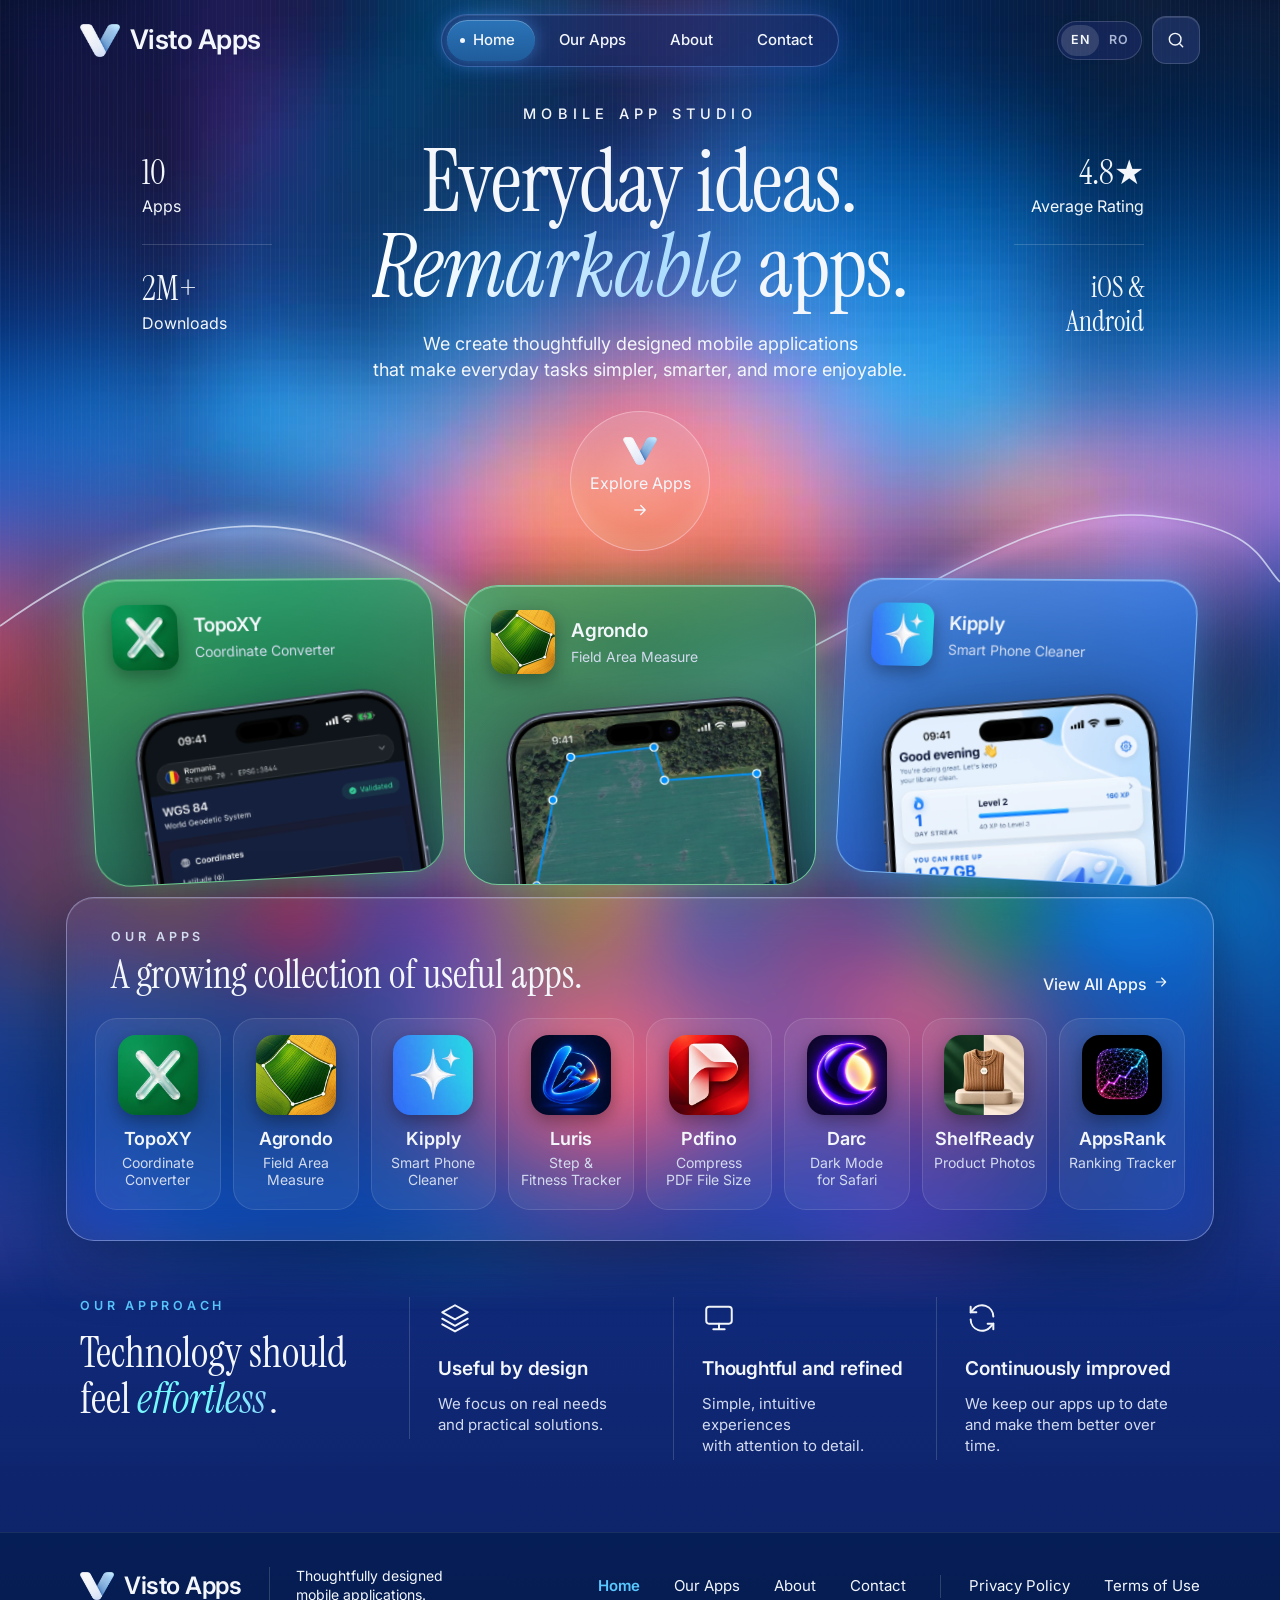
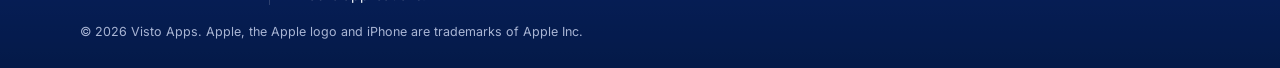
==== commit f3c7e2d1: "Order apps by proceeds and fix mobile layout - best apps first, side gutters back, full app grid on " ====
--- a/index.html
+++ b/index.html
@@ -4,7 +4,7 @@
   <meta charset="utf-8">
   <meta name="viewport" content="width=device-width, initial-scale=1">
   <title>Visto Apps | Mobile App Studio for Useful iPhone Apps</title>
-  <meta name="description" content="Visto Apps is an independent mobile app studio behind Pdfino, Kipply, TopoXY, Kupfra, Darc, Agrondo, Luris, AppsRank, Serenity and ShelfReady.">
+  <meta name="description" content="Visto Apps is an independent mobile app studio behind TopoXY, Agrondo, Kipply, Luris, Pdfino, Darc, ShelfReady, AppsRank, Serenity and Kupfra.">
   <meta name="theme-color" content="#08112b">
   <!--gen:seo-->
   <link rel="canonical" href="https://vistoapps.com/">
@@ -15,7 +15,7 @@
   <meta property="og:type" content="website">
   <meta property="og:site_name" content="Visto Apps">
   <meta property="og:title" content="Visto Apps | Mobile App Studio for Useful iPhone Apps">
-  <meta property="og:description" content="Visto Apps is an independent mobile app studio behind Pdfino, Kipply, TopoXY, Kupfra, Darc, Agrondo, Luris, AppsRank, Serenity and ShelfReady.">
+  <meta property="og:description" content="Visto Apps is an independent mobile app studio behind TopoXY, Agrondo, Kipply, Luris, Pdfino, Darc, ShelfReady, AppsRank, Serenity and Kupfra.">
   <meta property="og:url" content="https://vistoapps.com/">
   <meta property="og:image" content="https://vistoapps.com/assets/logo/og-image.png">
   <meta property="og:image:width" content="1200">
@@ -25,9 +25,9 @@
   <meta property="og:locale:alternate" content="ro_RO">
   <meta name="twitter:card" content="summary_large_image">
   <meta name="twitter:title" content="Visto Apps | Mobile App Studio for Useful iPhone Apps">
-  <meta name="twitter:description" content="Visto Apps is an independent mobile app studio behind Pdfino, Kipply, TopoXY, Kupfra, Darc, Agrondo, Luris, AppsRank, Serenity and ShelfReady.">
+  <meta name="twitter:description" content="Visto Apps is an independent mobile app studio behind TopoXY, Agrondo, Kipply, Luris, Pdfino, Darc, ShelfReady, AppsRank, Serenity and Kupfra.">
   <meta name="twitter:image" content="https://vistoapps.com/assets/logo/og-image.png">
-  <script type="application/ld+json">{"@context":"https://schema.org","@graph":[{"@type":"Organization","@id":"https://vistoapps.com/#organization","name":"Visto Apps","url":"https://vistoapps.com/","logo":{"@type":"ImageObject","url":"https://vistoapps.com/assets/logo/visto-v.png"},"email":"iosallapps@gmail.com","contactPoint":{"@type":"ContactPoint","contactType":"customer support","email":"iosallapps@gmail.com","availableLanguage":["English","Romanian"]},"sameAs":["https://kupfra.com/","https://pdfino.com/","https://darcapp.com/","https://agrondo.com/","https://lurisapp.com/","https://appsrankapp.com/","https://topoxyapp.com/","https://kipplyapp.com/","https://serenityjournalapp.com/","https://shelfreadyapp.com/"]},{"@type":"WebSite","@id":"https://vistoapps.com/#website","url":"https://vistoapps.com/","name":"Visto Apps","publisher":{"@id":"https://vistoapps.com/#organization"},"inLanguage":["en","ro"]},{"@type":"WebPage","@id":"https://vistoapps.com/#webpage","url":"https://vistoapps.com/","name":"Visto Apps | Mobile App Studio for Useful iPhone Apps","description":"Visto Apps is an independent mobile app studio behind Pdfino, Kipply, TopoXY, Kupfra, Darc, Agrondo, Luris, AppsRank, Serenity and ShelfReady.","inLanguage":"en","isPartOf":{"@id":"https://vistoapps.com/#website"},"about":{"@id":"https://vistoapps.com/#organization"}},{"@type":"ItemList","name":"Visto Apps","numberOfItems":10,"itemListElement":[{"@type":"ListItem","position":1,"item":{"@type":"SoftwareApplication","name":"Kupfra: Construction Calculator","description":"Calculators for concrete, tiles, stairs and electrical work, built on real building standards.","applicationCategory":"UtilitiesApplication","operatingSystem":"iOS","url":"https://apps.apple.com/us/app/kupfra-construction-calculator/id6827716801","image":"https://vistoapps.com/assets/icons/kupfra.webp","sameAs":"https://kupfra.com/","publisher":{"@id":"https://vistoapps.com/#organization"},"offers":{"@type":"Offer","price":"0","priceCurrency":"USD"}}},{"@type":"ListItem","position":2,"item":{"@type":"SoftwareApplication","name":"Pdfino: Compress PDF File Size","description":"Reduce PDF file size quickly, then scan, sign, merge and fill forms on your iPhone.","applicationCategory":"UtilitiesApplication","operatingSystem":"iOS","url":"https://apps.apple.com/us/app/pdfino-compress-pdf-file-size/id6748689545","image":"https://vistoapps.com/assets/icons/pdfino.webp","sameAs":"https://pdfino.com/","publisher":{"@id":"https://vistoapps.com/#organization"},"offers":{"@type":"Offer","price":"0","priceCurrency":"USD"}}},{"@type":"ListItem","position":3,"item":{"@type":"SoftwareApplication","name":"Darc: Dark Mode for Safari","description":"A comfortable dark mode for every site in Safari, with light themes too.","applicationCategory":"UtilitiesApplication","operatingSystem":"iOS","url":"https://apps.apple.com/us/app/darc-dark-mode-for-safari/id6819036330","image":"https://vistoapps.com/assets/icons/darc.webp","sameAs":"https://darcapp.com/","publisher":{"@id":"https://vistoapps.com/#organization"},"offers":{"@type":"Offer","price":"0","priceCurrency":"USD"}}},{"@type":"ListItem","position":4,"item":{"@type":"SoftwareApplication","name":"Agrondo: Field Area Measure","description":"Measure field areas on the satellite map and keep records for every parcel.","applicationCategory":"BusinessApplication","operatingSystem":"iOS","url":"https://apps.apple.com/us/app/agrondo-field-area-measure/id6775927132","image":"https://vistoapps.com/assets/icons/agrondo.webp","sameAs":"https://agrondo.com/","publisher":{"@id":"https://vistoapps.com/#organization"},"offers":{"@type":"Offer","price":"0","priceCurrency":"USD"}}},{"@type":"ListItem","position":5,"item":{"@type":"SoftwareApplication","name":"Luris: Step & Fitness Tracker","description":"Track your steps, walks, runs and rides with GPS, and follow a training plan.","applicationCategory":"HealthApplication","operatingSystem":"iOS","url":"https://apps.apple.com/us/app/luris-step-fitness-tracker/id6813596103","image":"https://vistoapps.com/assets/icons/luris.webp","sameAs":"https://lurisapp.com/","publisher":{"@id":"https://vistoapps.com/#organization"},"offers":{"@type":"Offer","price":"0","priceCurrency":"USD"}}},{"@type":"ListItem","position":6,"item":{"@type":"SoftwareApplication","name":"AppsRank: Ranking Tracker","description":"Follow app rankings on the App Store charts in more than 160 countries, every day.","applicationCategory":"DeveloperApplication","operatingSystem":"iOS","url":"https://apps.apple.com/us/app/appsrank-ranking-tracker/id6762045370","image":"https://vistoapps.com/assets/icons/appsrank.webp","sameAs":"https://appsrankapp.com/","publisher":{"@id":"https://vistoapps.com/#organization"},"offers":{"@type":"Offer","price":"0","priceCurrency":"USD"}}},{"@type":"ListItem","position":7,"item":{"@type":"SoftwareApplication","name":"TopoXY: Coordinate Converter","description":"Convert coordinates between WGS84, Stereo 70, PUWG, UTM and other national grids, offline.","applicationCategory":"TravelApplication","operatingSystem":"iOS","url":"https://apps.apple.com/us/app/topoxy-coordinate-converter/id6758582908","image":"https://vistoapps.com/assets/icons/topoxy.webp","sameAs":"https://topoxyapp.com/","publisher":{"@id":"https://vistoapps.com/#organization"},"offers":{"@type":"Offer","price":"0","priceCurrency":"USD"}}},{"@type":"ListItem","position":8,"item":{"@type":"SoftwareApplication","name":"Kipply: Smart Phone Cleaner","description":"Free up space by clearing duplicate, similar and unwanted photos with a swipe.","applicationCategory":"UtilitiesApplication","operatingSystem":"iOS","url":"https://apps.apple.com/us/app/kipply-smart-phone-cleaner/id6756061280","image":"https://vistoapps.com/assets/icons/kipply.webp","sameAs":"https://kipplyapp.com/","publisher":{"@id":"https://vistoapps.com/#organization"},"offers":{"@type":"Offer","price":"0","priceCurrency":"USD"}}},{"@type":"ListItem","position":9,"item":{"@type":"SoftwareApplication","name":"Serenity: AI Mood Journal","description":"Log your mood in one tap, write with thoughtful prompts and see what lifts you.","applicationCategory":"HealthApplication","operatingSystem":"iOS","url":"https://apps.apple.com/us/app/serenity-ai-mood-journal/id6761684674","image":"https://vistoapps.com/assets/icons/serenity.webp","sameAs":"https://serenityjournalapp.com/","publisher":{"@id":"https://vistoapps.com/#organization"},"offers":{"@type":"Offer","price":"0","priceCurrency":"USD"}}},{"@type":"ListItem","position":10,"item":{"@type":"SoftwareApplication","name":"ShelfReady: Product Photos","description":"Turn a quick photo into a clean product shot on a white background, in seconds.","applicationCategory":"MultimediaApplication","operatingSystem":"iOS","url":"https://apps.apple.com/us/app/shelfready-product-photos/id6818769240","image":"https://vistoapps.com/assets/icons/shelfready.webp","sameAs":"https://shelfreadyapp.com/","publisher":{"@id":"https://vistoapps.com/#organization"},"offers":{"@type":"Offer","price":"0","priceCurrency":"USD"}}}]}]}</script>
+  <script type="application/ld+json">{"@context":"https://schema.org","@graph":[{"@type":"Organization","@id":"https://vistoapps.com/#organization","name":"Visto Apps","url":"https://vistoapps.com/","logo":{"@type":"ImageObject","url":"https://vistoapps.com/assets/logo/visto-v.png"},"email":"iosallapps@gmail.com","contactPoint":{"@type":"ContactPoint","contactType":"customer support","email":"iosallapps@gmail.com","availableLanguage":["English","Romanian"]},"sameAs":["https://topoxyapp.com/","https://agrondo.com/","https://kipplyapp.com/","https://lurisapp.com/","https://pdfino.com/","https://darcapp.com/","https://shelfreadyapp.com/","https://appsrankapp.com/","https://serenityjournalapp.com/","https://kupfra.com/"]},{"@type":"WebSite","@id":"https://vistoapps.com/#website","url":"https://vistoapps.com/","name":"Visto Apps","publisher":{"@id":"https://vistoapps.com/#organization"},"inLanguage":["en","ro"]},{"@type":"WebPage","@id":"https://vistoapps.com/#webpage","url":"https://vistoapps.com/","name":"Visto Apps | Mobile App Studio for Useful iPhone Apps","description":"Visto Apps is an independent mobile app studio behind TopoXY, Agrondo, Kipply, Luris, Pdfino, Darc, ShelfReady, AppsRank, Serenity and Kupfra.","inLanguage":"en","isPartOf":{"@id":"https://vistoapps.com/#website"},"about":{"@id":"https://vistoapps.com/#organization"}},{"@type":"ItemList","name":"Visto Apps","numberOfItems":10,"itemListElement":[{"@type":"ListItem","position":1,"item":{"@type":"SoftwareApplication","name":"TopoXY: Coordinate Converter","description":"Convert coordinates between WGS84, Stereo 70, PUWG, UTM and other national grids, offline.","applicationCategory":"TravelApplication","operatingSystem":"iOS","url":"https://apps.apple.com/us/app/topoxy-coordinate-converter/id6758582908","image":"https://vistoapps.com/assets/icons/topoxy.webp","sameAs":"https://topoxyapp.com/","publisher":{"@id":"https://vistoapps.com/#organization"},"offers":{"@type":"Offer","price":"0","priceCurrency":"USD"}}},{"@type":"ListItem","position":2,"item":{"@type":"SoftwareApplication","name":"Agrondo: Field Area Measure","description":"Measure field areas on the satellite map and keep records for every parcel.","applicationCategory":"BusinessApplication","operatingSystem":"iOS","url":"https://apps.apple.com/us/app/agrondo-field-area-measure/id6775927132","image":"https://vistoapps.com/assets/icons/agrondo.webp","sameAs":"https://agrondo.com/","publisher":{"@id":"https://vistoapps.com/#organization"},"offers":{"@type":"Offer","price":"0","priceCurrency":"USD"}}},{"@type":"ListItem","position":3,"item":{"@type":"SoftwareApplication","name":"Kipply: Smart Phone Cleaner","description":"Free up space by clearing duplicate, similar and unwanted photos with a swipe.","applicationCategory":"UtilitiesApplication","operatingSystem":"iOS","url":"https://apps.apple.com/us/app/kipply-smart-phone-cleaner/id6756061280","image":"https://vistoapps.com/assets/icons/kipply.webp","sameAs":"https://kipplyapp.com/","publisher":{"@id":"https://vistoapps.com/#organization"},"offers":{"@type":"Offer","price":"0","priceCurrency":"USD"}}},{"@type":"ListItem","position":4,"item":{"@type":"SoftwareApplication","name":"Luris: Step & Fitness Tracker","description":"Track your steps, walks, runs and rides with GPS, and follow a training plan.","applicationCategory":"HealthApplication","operatingSystem":"iOS","url":"https://apps.apple.com/us/app/luris-step-fitness-tracker/id6813596103","image":"https://vistoapps.com/assets/icons/luris.webp","sameAs":"https://lurisapp.com/","publisher":{"@id":"https://vistoapps.com/#organization"},"offers":{"@type":"Offer","price":"0","priceCurrency":"USD"}}},{"@type":"ListItem","position":5,"item":{"@type":"SoftwareApplication","name":"Pdfino: Compress PDF File Size","description":"Reduce PDF file size quickly, then scan, sign, merge and fill forms on your iPhone.","applicationCategory":"UtilitiesApplication","operatingSystem":"iOS","url":"https://apps.apple.com/us/app/pdfino-compress-pdf-file-size/id6748689545","image":"https://vistoapps.com/assets/icons/pdfino.webp","sameAs":"https://pdfino.com/","publisher":{"@id":"https://vistoapps.com/#organization"},"offers":{"@type":"Offer","price":"0","priceCurrency":"USD"}}},{"@type":"ListItem","position":6,"item":{"@type":"SoftwareApplication","name":"Darc: Dark Mode for Safari","description":"A comfortable dark mode for every site in Safari, with light themes too.","applicationCategory":"UtilitiesApplication","operatingSystem":"iOS","url":"https://apps.apple.com/us/app/darc-dark-mode-for-safari/id6819036330","image":"https://vistoapps.com/assets/icons/darc.webp","sameAs":"https://darcapp.com/","publisher":{"@id":"https://vistoapps.com/#organization"},"offers":{"@type":"Offer","price":"0","priceCurrency":"USD"}}},{"@type":"ListItem","position":7,"item":{"@type":"SoftwareApplication","name":"ShelfReady: Product Photos","description":"Turn a quick photo into a clean product shot on a white background, in seconds.","applicationCategory":"MultimediaApplication","operatingSystem":"iOS","url":"https://apps.apple.com/us/app/shelfready-product-photos/id6818769240","image":"https://vistoapps.com/assets/icons/shelfready.webp","sameAs":"https://shelfreadyapp.com/","publisher":{"@id":"https://vistoapps.com/#organization"},"offers":{"@type":"Offer","price":"0","priceCurrency":"USD"}}},{"@type":"ListItem","position":8,"item":{"@type":"SoftwareApplication","name":"AppsRank: Ranking Tracker","description":"Follow app rankings on the App Store charts in more than 160 countries, every day.","applicationCategory":"DeveloperApplication","operatingSystem":"iOS","url":"https://apps.apple.com/us/app/appsrank-ranking-tracker/id6762045370","image":"https://vistoapps.com/assets/icons/appsrank.webp","sameAs":"https://appsrankapp.com/","publisher":{"@id":"https://vistoapps.com/#organization"},"offers":{"@type":"Offer","price":"0","priceCurrency":"USD"}}},{"@type":"ListItem","position":9,"item":{"@type":"SoftwareApplication","name":"Serenity: AI Mood Journal","description":"Log your mood in one tap, write with thoughtful prompts and see what lifts you.","applicationCategory":"HealthApplication","operatingSystem":"iOS","url":"https://apps.apple.com/us/app/serenity-ai-mood-journal/id6761684674","image":"https://vistoapps.com/assets/icons/serenity.webp","sameAs":"https://serenityjournalapp.com/","publisher":{"@id":"https://vistoapps.com/#organization"},"offers":{"@type":"Offer","price":"0","priceCurrency":"USD"}}},{"@type":"ListItem","position":10,"item":{"@type":"SoftwareApplication","name":"Kupfra: Construction Calculator","description":"Calculators for concrete, tiles, stairs and electrical work, built on real building standards.","applicationCategory":"UtilitiesApplication","operatingSystem":"iOS","url":"https://apps.apple.com/us/app/kupfra-construction-calculator/id6827716801","image":"https://vistoapps.com/assets/icons/kupfra.webp","sameAs":"https://kupfra.com/","publisher":{"@id":"https://vistoapps.com/#organization"},"offers":{"@type":"Offer","price":"0","priceCurrency":"USD"}}}]}]}</script>
   <!--/gen:seo-->
   <link rel="icon" href="/assets/logo/favicon-32.png" sizes="32x32" type="image/png">
   <link rel="apple-touch-icon" href="/assets/logo/apple-touch-icon.png">
--- a/css/styles.css
+++ b/css/styles.css
@@ -214,7 +214,7 @@
 .hero-ridge { position: absolute; left: 50%; top: 380px; width: 100vw; height: 330px; transform: translateX(-50%); z-index: -1; pointer-events: none;
   background: url("../assets/art/ridge.svg") center / 100% 100% no-repeat; }
 
-.hero-cards { position: relative; display: grid; grid-template-columns: repeat(3, 1fr); gap: 12px; margin-top: -40px; padding: 0 20px; align-items: end; }
+.hero-cards { position: relative; display: grid; grid-template-columns: repeat(3, 1fr); gap: 12px; margin-top: 28px; padding: 0 20px; align-items: end; }
 .hero-card {
   position: relative; display: flex; flex-direction: column; height: 300px; border-radius: 34px; overflow: hidden; padding: 24px 26px 0; text-align: left;
   background: linear-gradient(160deg, color-mix(in srgb, var(--c1) 72%, transparent), color-mix(in srgb, var(--c2) 70%, transparent));
@@ -468,11 +468,13 @@
   .hero-cards { grid-template-columns: repeat(3, 78%); }
   .panel { padding: 24px 0; }
   .panel-head { margin: 0 16px 18px; flex-direction: column; align-items: flex-start; gap: 10px; }
-  .tiles { display: flex; overflow-x: auto; scroll-snap-type: x mandatory; gap: 10px; padding: 0 16px 6px; scrollbar-width: none; }
-  .tiles::-webkit-scrollbar { display: none; }
-  .tiles li { flex: 0 0 130px; scroll-snap-align: start; }
-  .portfolio .tiles { padding: 0 0 6px; }
-  .features, .philosophy { grid-template-columns: 1fr; padding: 40px 0; }
+  .tiles { grid-template-columns: repeat(3, minmax(0, 1fr)); gap: 8px; padding: 0 12px; }
+  .portfolio .tiles { padding: 0; }
+  .app-tile { padding: 12px 4px 14px; border-radius: 18px; }
+  .app-tile .app-icon { width: 58px; height: 58px; margin-bottom: 8px; }
+  .app-tile__name { font-size: 15px; }
+  .app-tile__sub { font-size: 12.5px; }
+  .features, .philosophy { grid-template-columns: 1fr; padding-top: 40px; padding-bottom: 40px; }
   .feature, .feature:nth-child(2) { border-left: 0; padding: 18px 0 0; border-top: 1px solid var(--divider); }
   .filters { gap: 10px; }
   .filter { padding: 10px 16px; font-size: 14px; }
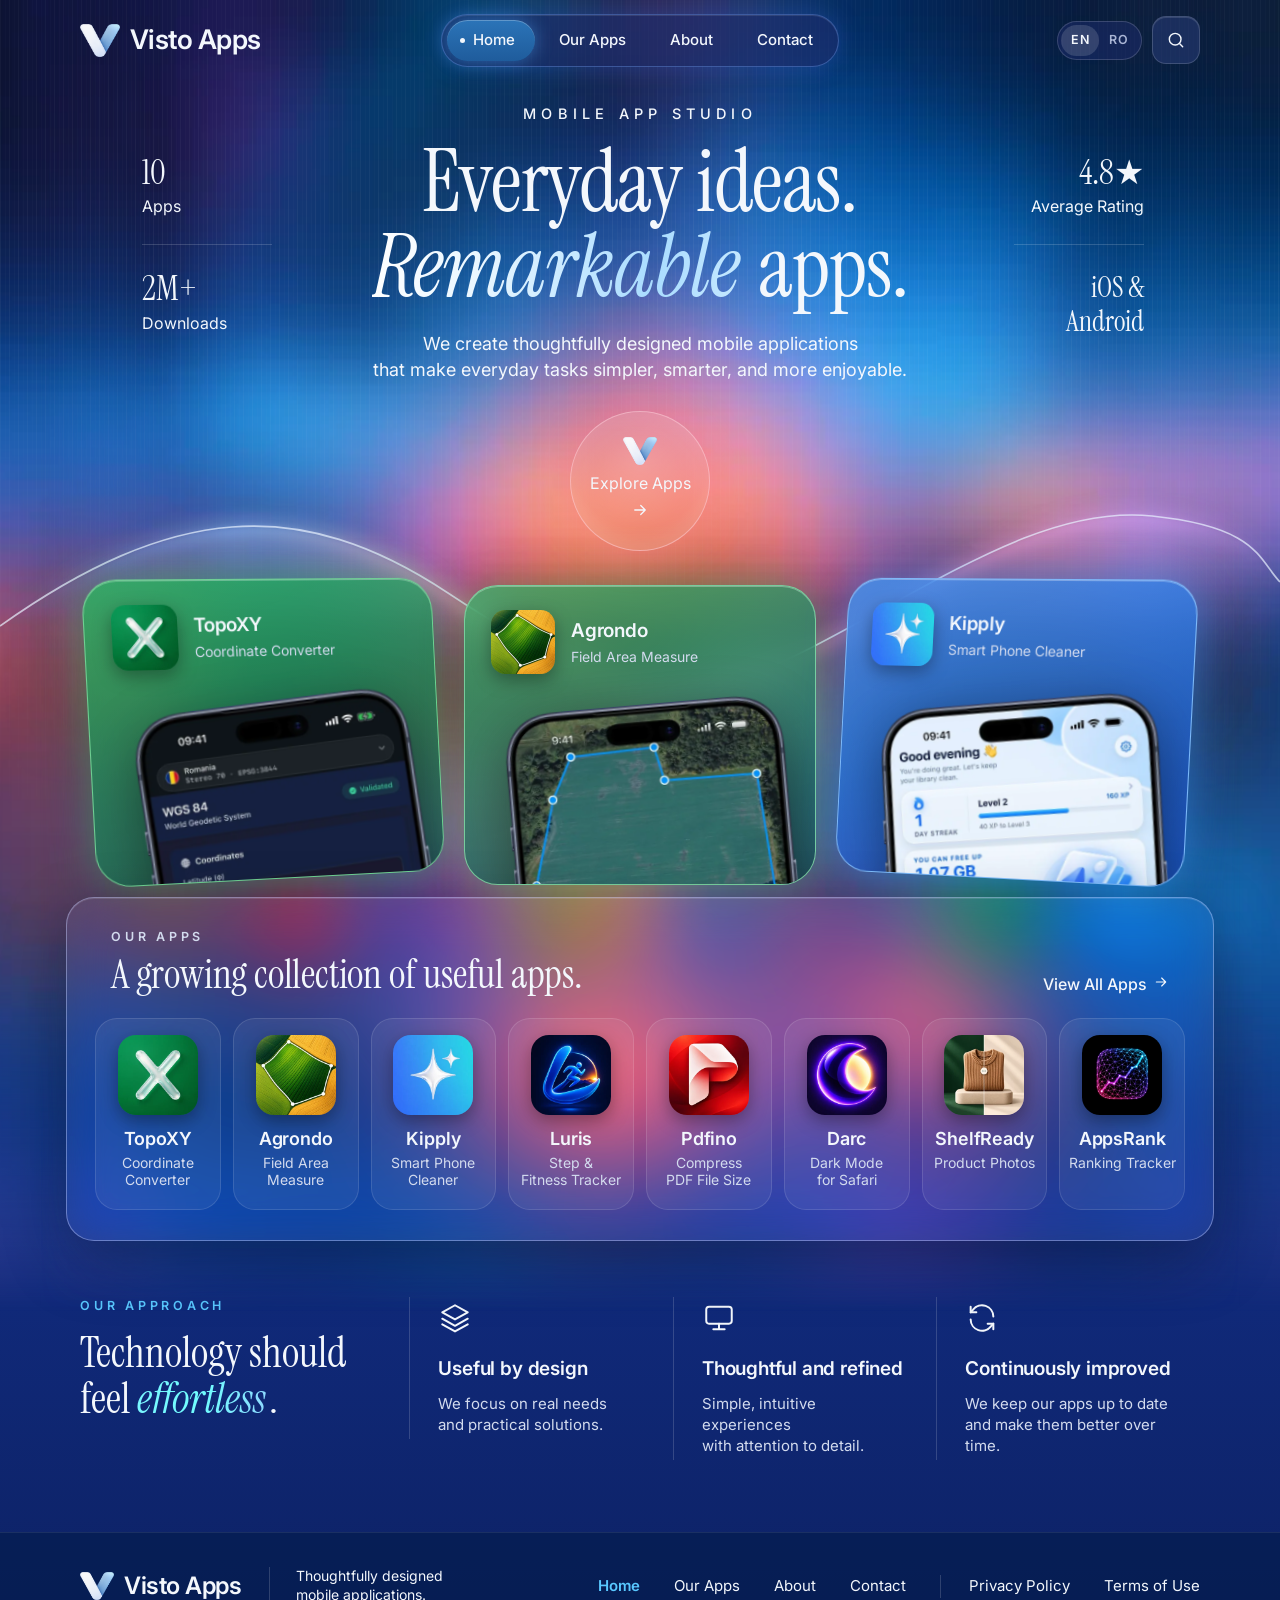
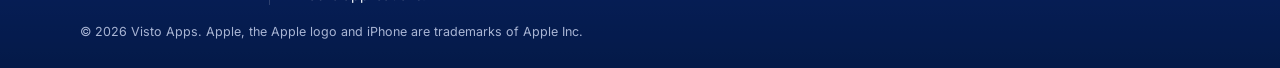
==== commit 1f313844: "Speed up the site - service worker cache, versioned assets, smaller phone images, no live blur on ph" ====
--- a/index.html
+++ b/index.html
@@ -17,7 +17,7 @@
   <meta property="og:title" content="Visto Apps | Mobile App Studio for Useful iPhone Apps">
   <meta property="og:description" content="Visto Apps is an independent mobile app studio behind TopoXY, Agrondo, Kipply, Luris, Pdfino, Darc, ShelfReady, AppsRank, Serenity and Kupfra.">
   <meta property="og:url" content="https://vistoapps.com/">
-  <meta property="og:image" content="https://vistoapps.com/assets/logo/og-image.png">
+  <meta property="og:image" content="https://vistoapps.com/assets/logo/og-image.jpg">
   <meta property="og:image:width" content="1200">
   <meta property="og:image:height" content="630">
   <meta property="og:image:alt" content="Visto Apps">
@@ -26,14 +26,14 @@
   <meta name="twitter:card" content="summary_large_image">
   <meta name="twitter:title" content="Visto Apps | Mobile App Studio for Useful iPhone Apps">
   <meta name="twitter:description" content="Visto Apps is an independent mobile app studio behind TopoXY, Agrondo, Kipply, Luris, Pdfino, Darc, ShelfReady, AppsRank, Serenity and Kupfra.">
-  <meta name="twitter:image" content="https://vistoapps.com/assets/logo/og-image.png">
+  <meta name="twitter:image" content="https://vistoapps.com/assets/logo/og-image.jpg">
   <script type="application/ld+json">{"@context":"https://schema.org","@graph":[{"@type":"Organization","@id":"https://vistoapps.com/#organization","name":"Visto Apps","url":"https://vistoapps.com/","logo":{"@type":"ImageObject","url":"https://vistoapps.com/assets/logo/visto-v.png"},"email":"iosallapps@gmail.com","contactPoint":{"@type":"ContactPoint","contactType":"customer support","email":"iosallapps@gmail.com","availableLanguage":["English","Romanian"]},"sameAs":["https://topoxyapp.com/","https://agrondo.com/","https://kipplyapp.com/","https://lurisapp.com/","https://pdfino.com/","https://darcapp.com/","https://shelfreadyapp.com/","https://appsrankapp.com/","https://serenityjournalapp.com/","https://kupfra.com/"]},{"@type":"WebSite","@id":"https://vistoapps.com/#website","url":"https://vistoapps.com/","name":"Visto Apps","publisher":{"@id":"https://vistoapps.com/#organization"},"inLanguage":["en","ro"]},{"@type":"WebPage","@id":"https://vistoapps.com/#webpage","url":"https://vistoapps.com/","name":"Visto Apps | Mobile App Studio for Useful iPhone Apps","description":"Visto Apps is an independent mobile app studio behind TopoXY, Agrondo, Kipply, Luris, Pdfino, Darc, ShelfReady, AppsRank, Serenity and Kupfra.","inLanguage":"en","isPartOf":{"@id":"https://vistoapps.com/#website"},"about":{"@id":"https://vistoapps.com/#organization"}},{"@type":"ItemList","name":"Visto Apps","numberOfItems":10,"itemListElement":[{"@type":"ListItem","position":1,"item":{"@type":"SoftwareApplication","name":"TopoXY: Coordinate Converter","description":"Convert coordinates between WGS84, Stereo 70, PUWG, UTM and other national grids, offline.","applicationCategory":"TravelApplication","operatingSystem":"iOS","url":"https://apps.apple.com/us/app/topoxy-coordinate-converter/id6758582908","image":"https://vistoapps.com/assets/icons/topoxy.webp","sameAs":"https://topoxyapp.com/","publisher":{"@id":"https://vistoapps.com/#organization"},"offers":{"@type":"Offer","price":"0","priceCurrency":"USD"}}},{"@type":"ListItem","position":2,"item":{"@type":"SoftwareApplication","name":"Agrondo: Field Area Measure","description":"Measure field areas on the satellite map and keep records for every parcel.","applicationCategory":"BusinessApplication","operatingSystem":"iOS","url":"https://apps.apple.com/us/app/agrondo-field-area-measure/id6775927132","image":"https://vistoapps.com/assets/icons/agrondo.webp","sameAs":"https://agrondo.com/","publisher":{"@id":"https://vistoapps.com/#organization"},"offers":{"@type":"Offer","price":"0","priceCurrency":"USD"}}},{"@type":"ListItem","position":3,"item":{"@type":"SoftwareApplication","name":"Kipply: Smart Phone Cleaner","description":"Free up space by clearing duplicate, similar and unwanted photos with a swipe.","applicationCategory":"UtilitiesApplication","operatingSystem":"iOS","url":"https://apps.apple.com/us/app/kipply-smart-phone-cleaner/id6756061280","image":"https://vistoapps.com/assets/icons/kipply.webp","sameAs":"https://kipplyapp.com/","publisher":{"@id":"https://vistoapps.com/#organization"},"offers":{"@type":"Offer","price":"0","priceCurrency":"USD"}}},{"@type":"ListItem","position":4,"item":{"@type":"SoftwareApplication","name":"Luris: Step & Fitness Tracker","description":"Track your steps, walks, runs and rides with GPS, and follow a training plan.","applicationCategory":"HealthApplication","operatingSystem":"iOS","url":"https://apps.apple.com/us/app/luris-step-fitness-tracker/id6813596103","image":"https://vistoapps.com/assets/icons/luris.webp","sameAs":"https://lurisapp.com/","publisher":{"@id":"https://vistoapps.com/#organization"},"offers":{"@type":"Offer","price":"0","priceCurrency":"USD"}}},{"@type":"ListItem","position":5,"item":{"@type":"SoftwareApplication","name":"Pdfino: Compress PDF File Size","description":"Reduce PDF file size quickly, then scan, sign, merge and fill forms on your iPhone.","applicationCategory":"UtilitiesApplication","operatingSystem":"iOS","url":"https://apps.apple.com/us/app/pdfino-compress-pdf-file-size/id6748689545","image":"https://vistoapps.com/assets/icons/pdfino.webp","sameAs":"https://pdfino.com/","publisher":{"@id":"https://vistoapps.com/#organization"},"offers":{"@type":"Offer","price":"0","priceCurrency":"USD"}}},{"@type":"ListItem","position":6,"item":{"@type":"SoftwareApplication","name":"Darc: Dark Mode for Safari","description":"A comfortable dark mode for every site in Safari, with light themes too.","applicationCategory":"UtilitiesApplication","operatingSystem":"iOS","url":"https://apps.apple.com/us/app/darc-dark-mode-for-safari/id6819036330","image":"https://vistoapps.com/assets/icons/darc.webp","sameAs":"https://darcapp.com/","publisher":{"@id":"https://vistoapps.com/#organization"},"offers":{"@type":"Offer","price":"0","priceCurrency":"USD"}}},{"@type":"ListItem","position":7,"item":{"@type":"SoftwareApplication","name":"ShelfReady: Product Photos","description":"Turn a quick photo into a clean product shot on a white background, in seconds.","applicationCategory":"MultimediaApplication","operatingSystem":"iOS","url":"https://apps.apple.com/us/app/shelfready-product-photos/id6818769240","image":"https://vistoapps.com/assets/icons/shelfready.webp","sameAs":"https://shelfreadyapp.com/","publisher":{"@id":"https://vistoapps.com/#organization"},"offers":{"@type":"Offer","price":"0","priceCurrency":"USD"}}},{"@type":"ListItem","position":8,"item":{"@type":"SoftwareApplication","name":"AppsRank: Ranking Tracker","description":"Follow app rankings on the App Store charts in more than 160 countries, every day.","applicationCategory":"DeveloperApplication","operatingSystem":"iOS","url":"https://apps.apple.com/us/app/appsrank-ranking-tracker/id6762045370","image":"https://vistoapps.com/assets/icons/appsrank.webp","sameAs":"https://appsrankapp.com/","publisher":{"@id":"https://vistoapps.com/#organization"},"offers":{"@type":"Offer","price":"0","priceCurrency":"USD"}}},{"@type":"ListItem","position":9,"item":{"@type":"SoftwareApplication","name":"Serenity: AI Mood Journal","description":"Log your mood in one tap, write with thoughtful prompts and see what lifts you.","applicationCategory":"HealthApplication","operatingSystem":"iOS","url":"https://apps.apple.com/us/app/serenity-ai-mood-journal/id6761684674","image":"https://vistoapps.com/assets/icons/serenity.webp","sameAs":"https://serenityjournalapp.com/","publisher":{"@id":"https://vistoapps.com/#organization"},"offers":{"@type":"Offer","price":"0","priceCurrency":"USD"}}},{"@type":"ListItem","position":10,"item":{"@type":"SoftwareApplication","name":"Kupfra: Construction Calculator","description":"Calculators for concrete, tiles, stairs and electrical work, built on real building standards.","applicationCategory":"UtilitiesApplication","operatingSystem":"iOS","url":"https://apps.apple.com/us/app/kupfra-construction-calculator/id6827716801","image":"https://vistoapps.com/assets/icons/kupfra.webp","sameAs":"https://kupfra.com/","publisher":{"@id":"https://vistoapps.com/#organization"},"offers":{"@type":"Offer","price":"0","priceCurrency":"USD"}}}]}]}</script>
   <!--/gen:seo-->
   <link rel="icon" href="/assets/logo/favicon-32.png" sizes="32x32" type="image/png">
   <link rel="apple-touch-icon" href="/assets/logo/apple-touch-icon.png">
   <link rel="preload" href="/assets/fonts/instrument-serif.woff2" as="font" type="font/woff2" crossorigin>
   <link rel="preload" href="/assets/fonts/inter.woff2" as="font" type="font/woff2" crossorigin>
-  <link rel="stylesheet" href="/css/styles.css">
+  <link rel="stylesheet" href="/css/styles.css?v=0fcd2f04bb">
 </head>
 <body data-page="home" data-title-key="meta.home.title" data-desc-key="meta.home.desc">
   <div class="backdrop" aria-hidden="true"></div>
@@ -103,7 +103,7 @@
   </main>
 
   <footer class="site-footer" id="site-footer"></footer>
-  <script src="/js/data.js"></script>
-  <script src="/js/site.js"></script>
+  <script src="/js/data.js?v=00a775be31"></script>
+  <script src="/js/site.js?v=2ecc7d6d7a"></script>
 </body>
 </html>
--- a/css/styles.css
+++ b/css/styles.css
@@ -62,15 +62,15 @@
 .backdrop { position: absolute; left: 0; right: 0; top: 0; height: 100%; z-index: -2; pointer-events: none; overflow: hidden;
   background: linear-gradient(180deg, #08132f 0px, #0d2466 300px, #15399c 700px, #122e86 1100px, #0d2266 1600px, #0a1a4c 100%); }
 body { position: relative; }
-body[data-page="home"] { --page-bg: url("../assets/bg/home.webp"); --page-bg-h: 1312px; }
-body[data-page="apps"] { --page-bg: url("../assets/bg/apps.webp"); --page-bg-h: 1312px; }
-body[data-page="about"] { --page-bg: url("../assets/bg/about.webp"); --page-bg-h: 1797px; }
-body[data-page="contact"] { --page-bg: url("../assets/bg/contact.webp"); --page-bg-h: 1312px; }
-body:not([data-page="home"]):not([data-page="apps"]):not([data-page="about"]) { --page-bg: url("../assets/bg/contact.webp"); --page-bg-h: 1312px; }
+body[data-page="home"] { --page-bg: url("../assets/bg/home.webp"); --page-bg-wide: url("../assets/bg/home-wide.webp"); --page-bg-h: 1312px; }
+body[data-page="apps"] { --page-bg: url("../assets/bg/apps.webp"); --page-bg-wide: url("../assets/bg/apps-wide.webp"); --page-bg-h: 1312px; }
+body[data-page="about"] { --page-bg: url("../assets/bg/about.webp"); --page-bg-wide: url("../assets/bg/about-wide.webp"); --page-bg-h: 1797px; }
+body[data-page="contact"] { --page-bg: url("../assets/bg/contact.webp"); --page-bg-wide: url("../assets/bg/contact-wide.webp"); --page-bg-h: 1312px; }
+body:not([data-page="home"]):not([data-page="apps"]):not([data-page="about"]) { --page-bg: url("../assets/bg/contact.webp"); --page-bg-wide: url("../assets/bg/contact-wide.webp"); --page-bg-h: 1312px; }
 /* wide layer: the same art stretched to the window, for the sides on large screens */
 .backdrop::before {
   content: ""; position: absolute; left: -5%; right: -5%; top: 0; height: var(--page-bg-h);
-  background: var(--page-bg) top center / 100% 100% no-repeat; filter: blur(30px) saturate(1.1);
+  background: var(--page-bg-wide) top center / 100% 100% no-repeat;
   -webkit-mask-image: linear-gradient(180deg, #000 75%, transparent); mask-image: linear-gradient(180deg, #000 75%, transparent);
 }
 /* core layer: the art at the design width, aligned with the content */
@@ -514,3 +514,23 @@
   .legal-table th, .legal-table td { padding: 0; border: 0; white-space: normal; }
   .legal-table tbody th { grid-column: 1 / -1; }
 }
+
+/* Phones: plain text sections line up with the text inside cards and panels (28 px from the edge) */
+@media (max-width: 640px) {
+  .container.features { padding-left: 28px; padding-right: 28px; }
+  main.container .philosophy, main.container .guarantees, main.container .legal,
+  .story > div:last-child, .build > div:last-child, .contact-card { padding-left: 12px; padding-right: 12px; }
+  .contact-card { padding-left: 22px; padding-right: 22px; }
+  .footer-inner, .footer-legal { padding-left: 28px; padding-right: 28px; }
+  .panel--apps { margin-left: 0; margin-right: 0; }
+  .portfolio .panel-head { margin: 0 12px 16px; }
+  .page-hero .lede, .home-hero .lede { padding: 0 12px; }
+}
+
+/* Phones: the background is already blurred art, so live backdrop blur only costs GPU time while scrolling */
+@media (max-width: 900px), (hover: none) {
+  .glass, .hero-card, .explore, .site-header.is-scrolled { -webkit-backdrop-filter: none; backdrop-filter: none; }
+  .site-header.is-scrolled { background: rgba(8, 17, 43, .88); }
+  .panel--apps { background: rgba(40, 60, 150, .35); }
+  .search-bar, .mobile-menu { background: rgba(14, 26, 70, .96); }
+}
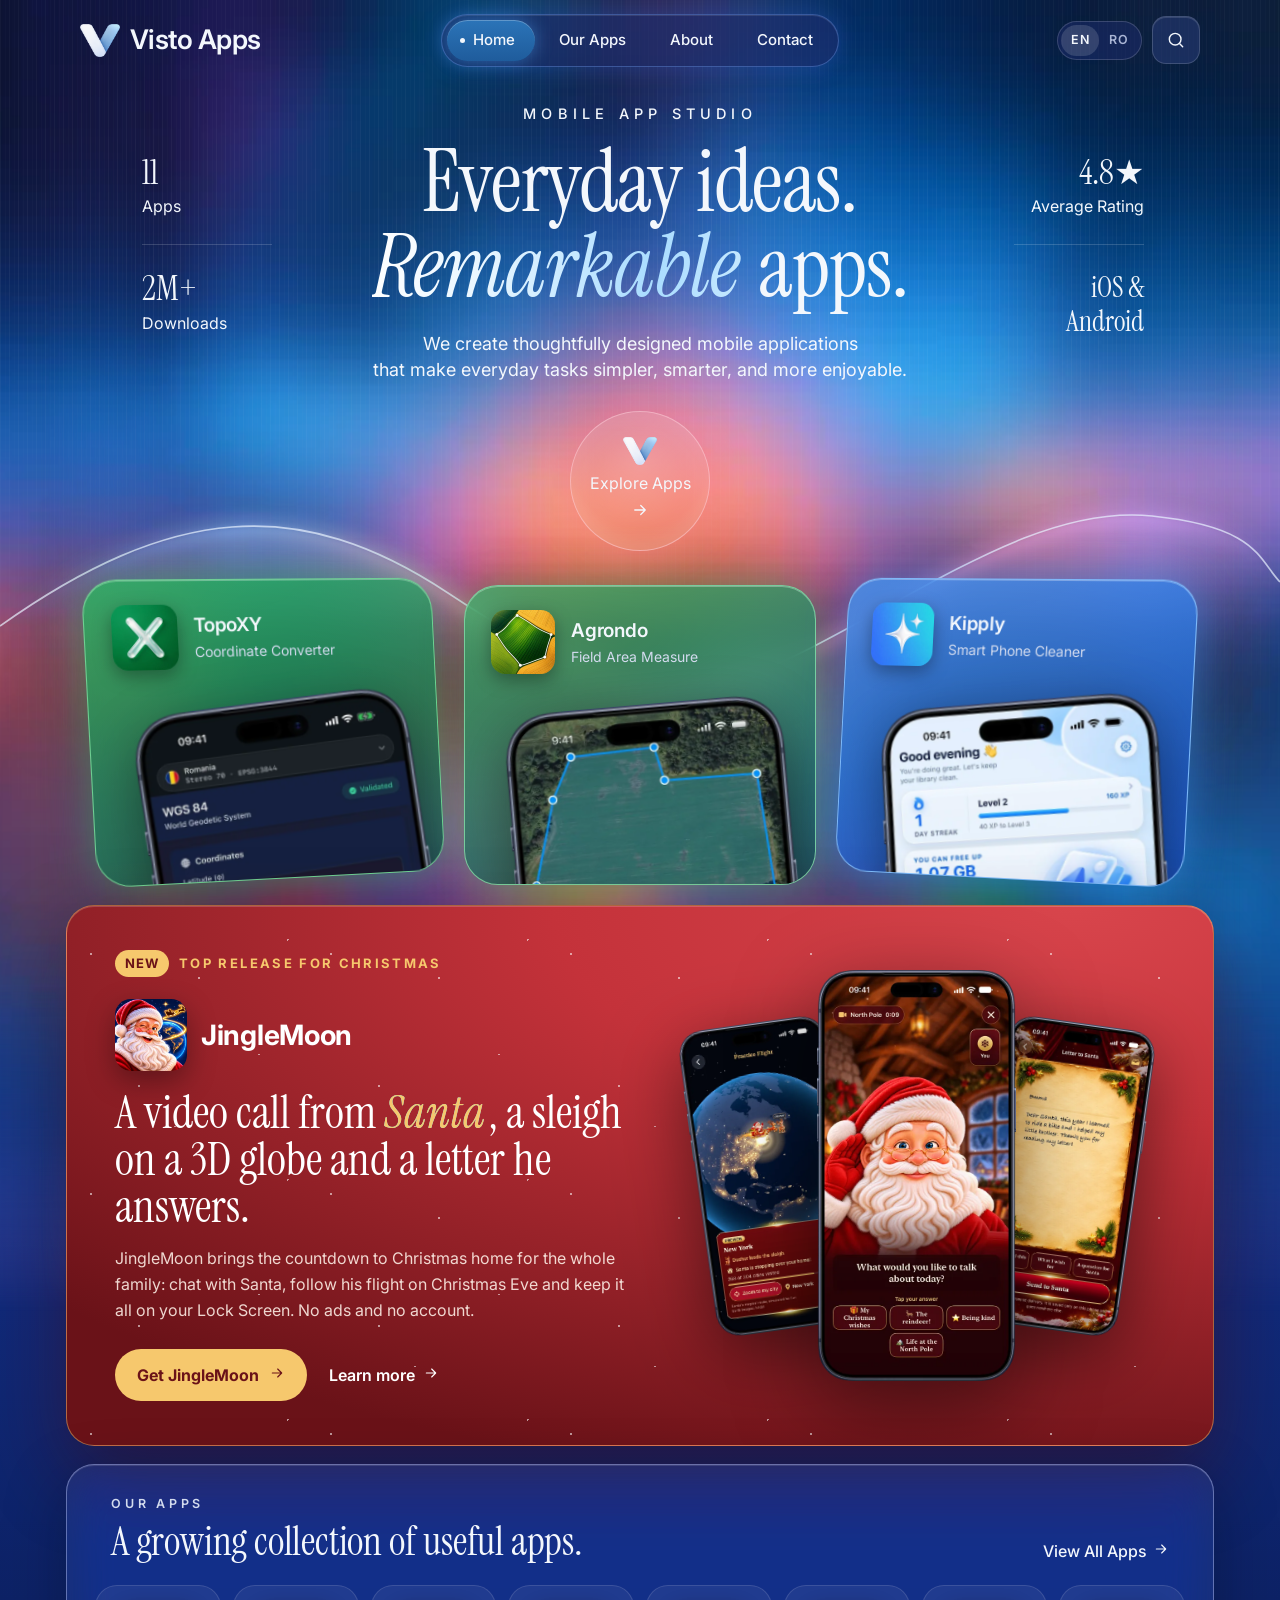
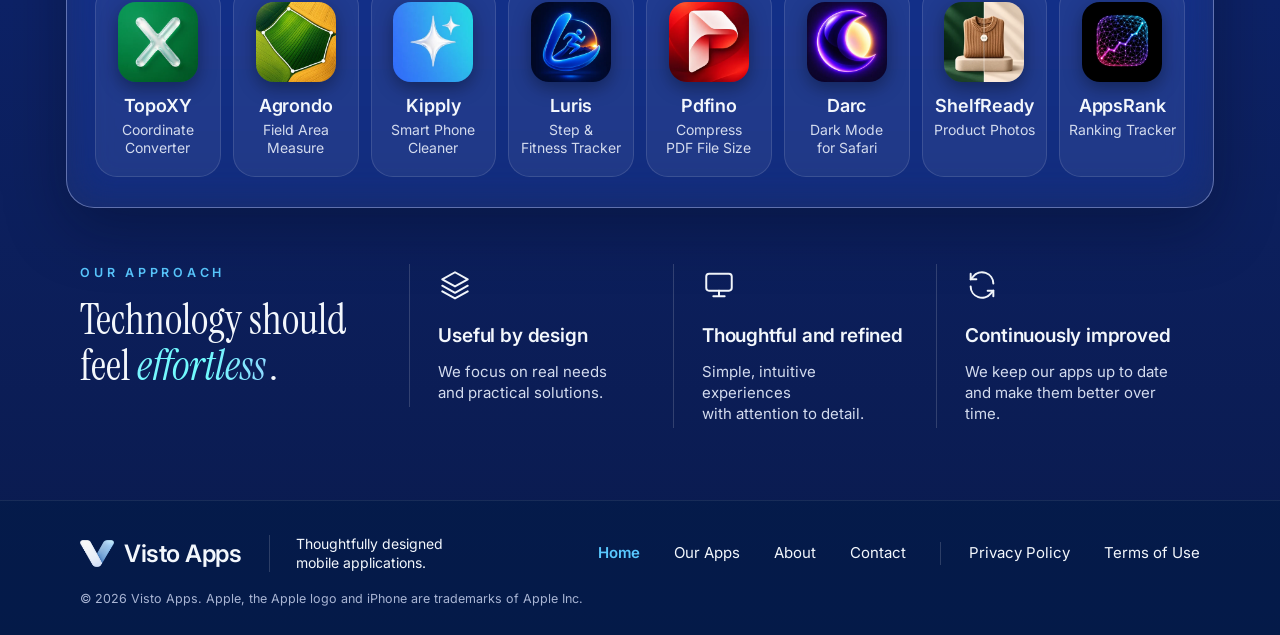
==== commit f4ef6786: "Add JingleMoon with a Top release for Christmas card on Home - the new Christmas app gets a large re" ====
--- a/index.html
+++ b/index.html
@@ -2,10 +2,10 @@
 <html lang="en">
 <head>
   <meta charset="utf-8">
-  <meta name="viewport" content="width=device-width, initial-scale=1">
+  <meta name="viewport" content="width=device-width, initial-scale=1, viewport-fit=cover">
   <title>Visto Apps | Mobile App Studio for Useful iPhone Apps</title>
-  <meta name="description" content="Visto Apps is an independent mobile app studio behind TopoXY, Agrondo, Kipply, Luris, Pdfino, Darc, ShelfReady, AppsRank, Serenity and Kupfra.">
-  <meta name="theme-color" content="#08112b">
+  <meta name="description" content="Visto Apps is an independent mobile app studio behind JingleMoon, TopoXY, Agrondo, Kipply, Luris, Pdfino, Darc, ShelfReady, AppsRank, Serenity and Kupfra.">
+  <meta name="theme-color" content="#10285a">
   <!--gen:seo-->
   <link rel="canonical" href="https://vistoapps.com/">
   <link rel="alternate" hreflang="en" href="https://vistoapps.com/">
@@ -15,7 +15,7 @@
   <meta property="og:type" content="website">
   <meta property="og:site_name" content="Visto Apps">
   <meta property="og:title" content="Visto Apps | Mobile App Studio for Useful iPhone Apps">
-  <meta property="og:description" content="Visto Apps is an independent mobile app studio behind TopoXY, Agrondo, Kipply, Luris, Pdfino, Darc, ShelfReady, AppsRank, Serenity and Kupfra.">
+  <meta property="og:description" content="Visto Apps is an independent mobile app studio behind JingleMoon, TopoXY, Agrondo, Kipply, Luris, Pdfino, Darc, ShelfReady, AppsRank, Serenity and Kupfra.">
   <meta property="og:url" content="https://vistoapps.com/">
   <meta property="og:image" content="https://vistoapps.com/assets/logo/og-image.jpg">
   <meta property="og:image:width" content="1200">
@@ -25,15 +25,15 @@
   <meta property="og:locale:alternate" content="ro_RO">
   <meta name="twitter:card" content="summary_large_image">
   <meta name="twitter:title" content="Visto Apps | Mobile App Studio for Useful iPhone Apps">
-  <meta name="twitter:description" content="Visto Apps is an independent mobile app studio behind TopoXY, Agrondo, Kipply, Luris, Pdfino, Darc, ShelfReady, AppsRank, Serenity and Kupfra.">
+  <meta name="twitter:description" content="Visto Apps is an independent mobile app studio behind JingleMoon, TopoXY, Agrondo, Kipply, Luris, Pdfino, Darc, ShelfReady, AppsRank, Serenity and Kupfra.">
   <meta name="twitter:image" content="https://vistoapps.com/assets/logo/og-image.jpg">
-  <script type="application/ld+json">{"@context":"https://schema.org","@graph":[{"@type":"Organization","@id":"https://vistoapps.com/#organization","name":"Visto Apps","url":"https://vistoapps.com/","logo":{"@type":"ImageObject","url":"https://vistoapps.com/assets/logo/visto-v.png"},"email":"iosallapps@gmail.com","contactPoint":{"@type":"ContactPoint","contactType":"customer support","email":"iosallapps@gmail.com","availableLanguage":["English","Romanian"]},"sameAs":["https://topoxyapp.com/","https://agrondo.com/","https://kipplyapp.com/","https://lurisapp.com/","https://pdfino.com/","https://darcapp.com/","https://shelfreadyapp.com/","https://appsrankapp.com/","https://serenityjournalapp.com/","https://kupfra.com/"]},{"@type":"WebSite","@id":"https://vistoapps.com/#website","url":"https://vistoapps.com/","name":"Visto Apps","publisher":{"@id":"https://vistoapps.com/#organization"},"inLanguage":["en","ro"]},{"@type":"WebPage","@id":"https://vistoapps.com/#webpage","url":"https://vistoapps.com/","name":"Visto Apps | Mobile App Studio for Useful iPhone Apps","description":"Visto Apps is an independent mobile app studio behind TopoXY, Agrondo, Kipply, Luris, Pdfino, Darc, ShelfReady, AppsRank, Serenity and Kupfra.","inLanguage":"en","isPartOf":{"@id":"https://vistoapps.com/#website"},"about":{"@id":"https://vistoapps.com/#organization"}},{"@type":"ItemList","name":"Visto Apps","numberOfItems":10,"itemListElement":[{"@type":"ListItem","position":1,"item":{"@type":"SoftwareApplication","name":"TopoXY: Coordinate Converter","description":"Convert coordinates between WGS84, Stereo 70, PUWG, UTM and other national grids, offline.","applicationCategory":"TravelApplication","operatingSystem":"iOS","url":"https://apps.apple.com/us/app/topoxy-coordinate-converter/id6758582908","image":"https://vistoapps.com/assets/icons/topoxy.webp","sameAs":"https://topoxyapp.com/","publisher":{"@id":"https://vistoapps.com/#organization"},"offers":{"@type":"Offer","price":"0","priceCurrency":"USD"}}},{"@type":"ListItem","position":2,"item":{"@type":"SoftwareApplication","name":"Agrondo: Field Area Measure","description":"Measure field areas on the satellite map and keep records for every parcel.","applicationCategory":"BusinessApplication","operatingSystem":"iOS","url":"https://apps.apple.com/us/app/agrondo-field-area-measure/id6775927132","image":"https://vistoapps.com/assets/icons/agrondo.webp","sameAs":"https://agrondo.com/","publisher":{"@id":"https://vistoapps.com/#organization"},"offers":{"@type":"Offer","price":"0","priceCurrency":"USD"}}},{"@type":"ListItem","position":3,"item":{"@type":"SoftwareApplication","name":"Kipply: Smart Phone Cleaner","description":"Free up space by clearing duplicate, similar and unwanted photos with a swipe.","applicationCategory":"UtilitiesApplication","operatingSystem":"iOS","url":"https://apps.apple.com/us/app/kipply-smart-phone-cleaner/id6756061280","image":"https://vistoapps.com/assets/icons/kipply.webp","sameAs":"https://kipplyapp.com/","publisher":{"@id":"https://vistoapps.com/#organization"},"offers":{"@type":"Offer","price":"0","priceCurrency":"USD"}}},{"@type":"ListItem","position":4,"item":{"@type":"SoftwareApplication","name":"Luris: Step & Fitness Tracker","description":"Track your steps, walks, runs and rides with GPS, and follow a training plan.","applicationCategory":"HealthApplication","operatingSystem":"iOS","url":"https://apps.apple.com/us/app/luris-step-fitness-tracker/id6813596103","image":"https://vistoapps.com/assets/icons/luris.webp","sameAs":"https://lurisapp.com/","publisher":{"@id":"https://vistoapps.com/#organization"},"offers":{"@type":"Offer","price":"0","priceCurrency":"USD"}}},{"@type":"ListItem","position":5,"item":{"@type":"SoftwareApplication","name":"Pdfino: Compress PDF File Size","description":"Reduce PDF file size quickly, then scan, sign, merge and fill forms on your iPhone.","applicationCategory":"UtilitiesApplication","operatingSystem":"iOS","url":"https://apps.apple.com/us/app/pdfino-compress-pdf-file-size/id6748689545","image":"https://vistoapps.com/assets/icons/pdfino.webp","sameAs":"https://pdfino.com/","publisher":{"@id":"https://vistoapps.com/#organization"},"offers":{"@type":"Offer","price":"0","priceCurrency":"USD"}}},{"@type":"ListItem","position":6,"item":{"@type":"SoftwareApplication","name":"Darc: Dark Mode for Safari","description":"A comfortable dark mode for every site in Safari, with light themes too.","applicationCategory":"UtilitiesApplication","operatingSystem":"iOS","url":"https://apps.apple.com/us/app/darc-dark-mode-for-safari/id6819036330","image":"https://vistoapps.com/assets/icons/darc.webp","sameAs":"https://darcapp.com/","publisher":{"@id":"https://vistoapps.com/#organization"},"offers":{"@type":"Offer","price":"0","priceCurrency":"USD"}}},{"@type":"ListItem","position":7,"item":{"@type":"SoftwareApplication","name":"ShelfReady: Product Photos","description":"Turn a quick photo into a clean product shot on a white background, in seconds.","applicationCategory":"MultimediaApplication","operatingSystem":"iOS","url":"https://apps.apple.com/us/app/shelfready-product-photos/id6818769240","image":"https://vistoapps.com/assets/icons/shelfready.webp","sameAs":"https://shelfreadyapp.com/","publisher":{"@id":"https://vistoapps.com/#organization"},"offers":{"@type":"Offer","price":"0","priceCurrency":"USD"}}},{"@type":"ListItem","position":8,"item":{"@type":"SoftwareApplication","name":"AppsRank: Ranking Tracker","description":"Follow app rankings on the App Store charts in more than 160 countries, every day.","applicationCategory":"DeveloperApplication","operatingSystem":"iOS","url":"https://apps.apple.com/us/app/appsrank-ranking-tracker/id6762045370","image":"https://vistoapps.com/assets/icons/appsrank.webp","sameAs":"https://appsrankapp.com/","publisher":{"@id":"https://vistoapps.com/#organization"},"offers":{"@type":"Offer","price":"0","priceCurrency":"USD"}}},{"@type":"ListItem","position":9,"item":{"@type":"SoftwareApplication","name":"Serenity: AI Mood Journal","description":"Log your mood in one tap, write with thoughtful prompts and see what lifts you.","applicationCategory":"HealthApplication","operatingSystem":"iOS","url":"https://apps.apple.com/us/app/serenity-ai-mood-journal/id6761684674","image":"https://vistoapps.com/assets/icons/serenity.webp","sameAs":"https://serenityjournalapp.com/","publisher":{"@id":"https://vistoapps.com/#organization"},"offers":{"@type":"Offer","price":"0","priceCurrency":"USD"}}},{"@type":"ListItem","position":10,"item":{"@type":"SoftwareApplication","name":"Kupfra: Construction Calculator","description":"Calculators for concrete, tiles, stairs and electrical work, built on real building standards.","applicationCategory":"UtilitiesApplication","operatingSystem":"iOS","url":"https://apps.apple.com/us/app/kupfra-construction-calculator/id6827716801","image":"https://vistoapps.com/assets/icons/kupfra.webp","sameAs":"https://kupfra.com/","publisher":{"@id":"https://vistoapps.com/#organization"},"offers":{"@type":"Offer","price":"0","priceCurrency":"USD"}}}]}]}</script>
+  <script type="application/ld+json">{"@context":"https://schema.org","@graph":[{"@type":"Organization","@id":"https://vistoapps.com/#organization","name":"Visto Apps","url":"https://vistoapps.com/","logo":{"@type":"ImageObject","url":"https://vistoapps.com/assets/logo/visto-v.png"},"email":"iosallapps@gmail.com","contactPoint":{"@type":"ContactPoint","contactType":"customer support","email":"iosallapps@gmail.com","availableLanguage":["English","Romanian"]},"sameAs":["https://jinglemoon.com/","https://topoxyapp.com/","https://agrondo.com/","https://kipplyapp.com/","https://lurisapp.com/","https://pdfino.com/","https://darcapp.com/","https://shelfreadyapp.com/","https://appsrankapp.com/","https://serenityjournalapp.com/","https://kupfra.com/"]},{"@type":"WebSite","@id":"https://vistoapps.com/#website","url":"https://vistoapps.com/","name":"Visto Apps","publisher":{"@id":"https://vistoapps.com/#organization"},"inLanguage":["en","ro"]},{"@type":"WebPage","@id":"https://vistoapps.com/#webpage","url":"https://vistoapps.com/","name":"Visto Apps | Mobile App Studio for Useful iPhone Apps","description":"Visto Apps is an independent mobile app studio behind JingleMoon, TopoXY, Agrondo, Kipply, Luris, Pdfino, Darc, ShelfReady, AppsRank, Serenity and Kupfra.","inLanguage":"en","isPartOf":{"@id":"https://vistoapps.com/#website"},"about":{"@id":"https://vistoapps.com/#organization"}},{"@type":"ItemList","name":"Visto Apps","numberOfItems":11,"itemListElement":[{"@type":"ListItem","position":1,"item":{"@type":"SoftwareApplication","name":"JingleMoon: Santa Tracker & Video Call","description":"Follow Santa's sleigh on a 3D globe, chat with Santa, write him a letter and get a video call from him.","applicationCategory":"EntertainmentApplication","operatingSystem":"iOS","url":"https://apps.apple.com/us/app/jinglemoon-santa-tracker/id6829834796","image":"https://vistoapps.com/assets/icons/jinglemoon.webp","sameAs":"https://jinglemoon.com/","publisher":{"@id":"https://vistoapps.com/#organization"},"offers":{"@type":"Offer","price":"0","priceCurrency":"USD"}}},{"@type":"ListItem","position":2,"item":{"@type":"SoftwareApplication","name":"TopoXY: Coordinate Converter","description":"Convert coordinates between WGS84, Stereo 70, PUWG, UTM and other national grids, offline.","applicationCategory":"TravelApplication","operatingSystem":"iOS","url":"https://apps.apple.com/us/app/topoxy-coordinate-converter/id6758582908","image":"https://vistoapps.com/assets/icons/topoxy.webp","sameAs":"https://topoxyapp.com/","publisher":{"@id":"https://vistoapps.com/#organization"},"offers":{"@type":"Offer","price":"0","priceCurrency":"USD"}}},{"@type":"ListItem","position":3,"item":{"@type":"SoftwareApplication","name":"Agrondo: Field Area Measure","description":"Measure field areas on the satellite map and keep records for every parcel.","applicationCategory":"BusinessApplication","operatingSystem":"iOS","url":"https://apps.apple.com/us/app/agrondo-field-area-measure/id6775927132","image":"https://vistoapps.com/assets/icons/agrondo.webp","sameAs":"https://agrondo.com/","publisher":{"@id":"https://vistoapps.com/#organization"},"offers":{"@type":"Offer","price":"0","priceCurrency":"USD"}}},{"@type":"ListItem","position":4,"item":{"@type":"SoftwareApplication","name":"Kipply: Smart Phone Cleaner","description":"Free up space by clearing duplicate, similar and unwanted photos with a swipe.","applicationCategory":"UtilitiesApplication","operatingSystem":"iOS","url":"https://apps.apple.com/us/app/kipply-smart-phone-cleaner/id6756061280","image":"https://vistoapps.com/assets/icons/kipply.webp","sameAs":"https://kipplyapp.com/","publisher":{"@id":"https://vistoapps.com/#organization"},"offers":{"@type":"Offer","price":"0","priceCurrency":"USD"}}},{"@type":"ListItem","position":5,"item":{"@type":"SoftwareApplication","name":"Luris: Step & Fitness Tracker","description":"Track your steps, walks, runs and rides with GPS, and follow a training plan.","applicationCategory":"HealthApplication","operatingSystem":"iOS","url":"https://apps.apple.com/us/app/luris-step-fitness-tracker/id6813596103","image":"https://vistoapps.com/assets/icons/luris.webp","sameAs":"https://lurisapp.com/","publisher":{"@id":"https://vistoapps.com/#organization"},"offers":{"@type":"Offer","price":"0","priceCurrency":"USD"}}},{"@type":"ListItem","position":6,"item":{"@type":"SoftwareApplication","name":"Pdfino: Compress PDF File Size","description":"Reduce PDF file size quickly, then scan, sign, merge and fill forms on your iPhone.","applicationCategory":"UtilitiesApplication","operatingSystem":"iOS","url":"https://apps.apple.com/us/app/pdfino-compress-pdf-file-size/id6748689545","image":"https://vistoapps.com/assets/icons/pdfino.webp","sameAs":"https://pdfino.com/","publisher":{"@id":"https://vistoapps.com/#organization"},"offers":{"@type":"Offer","price":"0","priceCurrency":"USD"}}},{"@type":"ListItem","position":7,"item":{"@type":"SoftwareApplication","name":"Darc: Dark Mode for Safari","description":"A comfortable dark mode for every site in Safari, with light themes too.","applicationCategory":"UtilitiesApplication","operatingSystem":"iOS","url":"https://apps.apple.com/us/app/darc-dark-mode-for-safari/id6819036330","image":"https://vistoapps.com/assets/icons/darc.webp","sameAs":"https://darcapp.com/","publisher":{"@id":"https://vistoapps.com/#organization"},"offers":{"@type":"Offer","price":"0","priceCurrency":"USD"}}},{"@type":"ListItem","position":8,"item":{"@type":"SoftwareApplication","name":"ShelfReady: Product Photos","description":"Turn a quick photo into a clean product shot on a white background, in seconds.","applicationCategory":"MultimediaApplication","operatingSystem":"iOS","url":"https://apps.apple.com/us/app/shelfready-product-photos/id6818769240","image":"https://vistoapps.com/assets/icons/shelfready.webp","sameAs":"https://shelfreadyapp.com/","publisher":{"@id":"https://vistoapps.com/#organization"},"offers":{"@type":"Offer","price":"0","priceCurrency":"USD"}}},{"@type":"ListItem","position":9,"item":{"@type":"SoftwareApplication","name":"AppsRank: Ranking Tracker","description":"Follow app rankings on the App Store charts in more than 160 countries, every day.","applicationCategory":"DeveloperApplication","operatingSystem":"iOS","url":"https://apps.apple.com/us/app/appsrank-ranking-tracker/id6762045370","image":"https://vistoapps.com/assets/icons/appsrank.webp","sameAs":"https://appsrankapp.com/","publisher":{"@id":"https://vistoapps.com/#organization"},"offers":{"@type":"Offer","price":"0","priceCurrency":"USD"}}},{"@type":"ListItem","position":10,"item":{"@type":"SoftwareApplication","name":"Serenity: AI Mood Journal","description":"Log your mood in one tap, write with thoughtful prompts and see what lifts you.","applicationCategory":"HealthApplication","operatingSystem":"iOS","url":"https://apps.apple.com/us/app/serenity-ai-mood-journal/id6761684674","image":"https://vistoapps.com/assets/icons/serenity.webp","sameAs":"https://serenityjournalapp.com/","publisher":{"@id":"https://vistoapps.com/#organization"},"offers":{"@type":"Offer","price":"0","priceCurrency":"USD"}}},{"@type":"ListItem","position":11,"item":{"@type":"SoftwareApplication","name":"Kupfra: Construction Calculator","description":"Calculators for concrete, tiles, stairs and electrical work, built on real building standards.","applicationCategory":"UtilitiesApplication","operatingSystem":"iOS","url":"https://apps.apple.com/us/app/kupfra-construction-calculator/id6827716801","image":"https://vistoapps.com/assets/icons/kupfra.webp","sameAs":"https://kupfra.com/","publisher":{"@id":"https://vistoapps.com/#organization"},"offers":{"@type":"Offer","price":"0","priceCurrency":"USD"}}}]}]}</script>
   <!--/gen:seo-->
   <link rel="icon" href="/assets/logo/favicon-32.png" sizes="32x32" type="image/png">
   <link rel="apple-touch-icon" href="/assets/logo/apple-touch-icon.png">
   <link rel="preload" href="/assets/fonts/instrument-serif.woff2" as="font" type="font/woff2" crossorigin>
   <link rel="preload" href="/assets/fonts/inter.woff2" as="font" type="font/woff2" crossorigin>
-  <link rel="stylesheet" href="/css/styles.css?v=0fcd2f04bb">
+  <link rel="stylesheet" href="/css/styles.css?v=7dc539c9b3">
 </head>
 <body data-page="home" data-title-key="meta.home.title" data-desc-key="meta.home.desc">
   <div class="backdrop" aria-hidden="true"></div>
@@ -66,6 +66,25 @@
       </a>
 
       <div class="hero-cards" id="hero-cards"></div>
+
+      <section class="xmas" aria-labelledby="xmas-title">
+        <div class="xmas__snow" aria-hidden="true"></div>
+        <div class="xmas__text">
+          <p class="xmas__kicker"><span class="xmas__badge" data-i18n="home.xmas.new">New</span><span data-i18n="home.xmas.kicker">Top release for Christmas</span></p>
+          <p class="xmas__app"><img class="app-icon" src="/assets/icons/jinglemoon.webp" width="72" height="72" alt=""><span class="xmas__name">JingleMoon</span></p>
+          <h2 class="xmas__title" id="xmas-title" data-i18n="home.xmas.title">A video call from <em>Santa</em>, a sleigh on a 3D globe and a letter he answers.</h2>
+          <p class="xmas__lede" data-i18n="home.xmas.lede">JingleMoon brings the countdown to Christmas home for the whole family: chat with Santa, follow his flight on Christmas Eve and keep it all on your Lock Screen. No ads and no account.</p>
+          <p class="xmas__actions">
+            <a class="xmas__cta" href="https://apps.apple.com/us/app/jinglemoon-santa-tracker/id6829834796" target="_blank" rel="noopener"><span data-i18n="home.xmas.cta">Get JingleMoon</span><span data-icon="arrow"></span></a>
+            <a class="xmas__more" href="https://jinglemoon.com/" target="_blank" rel="noopener"><span data-i18n="home.xmas.site">Learn more</span><span data-icon="arrow"></span></a>
+          </p>
+        </div>
+        <div class="xmas__phones" aria-hidden="true">
+          <img data-lang-src="/assets/phones/jinglemoon-xmas-1-{lang}.webp" src="/assets/phones/jinglemoon-xmas-1-en.webp" width="480" height="995" alt="" decoding="async">
+          <img data-lang-src="/assets/phones/jinglemoon-xmas-0-{lang}.webp" src="/assets/phones/jinglemoon-xmas-0-en.webp" width="480" height="995" alt="" decoding="async">
+          <img data-lang-src="/assets/phones/jinglemoon-xmas-2-{lang}.webp" src="/assets/phones/jinglemoon-xmas-2-en.webp" width="480" height="995" alt="" decoding="async">
+        </div>
+      </section>
 
       <section class="panel panel--apps glass" aria-labelledby="home-apps-title">
         <div class="panel-head">
@@ -103,7 +122,7 @@
   </main>
 
   <footer class="site-footer" id="site-footer"></footer>
-  <script src="/js/data.js?v=00a775be31"></script>
-  <script src="/js/site.js?v=2ecc7d6d7a"></script>
+  <script src="/js/data.js?v=b694b3a76e"></script>
+  <script src="/js/site.js?v=9928c9e44c"></script>
 </body>
 </html>
--- a/css/styles.css
+++ b/css/styles.css
@@ -2,6 +2,8 @@
 
 @font-face { font-family: "Instrument Serif"; src: url("../assets/fonts/instrument-serif.woff2") format("woff2"); font-weight: 400; font-style: normal; font-display: swap; }
 @font-face { font-family: "Instrument Serif"; src: url("../assets/fonts/instrument-serif-italic.woff2") format("woff2"); font-weight: 400; font-style: italic; font-display: swap; }
+@font-face { font-family: "Instrument Serif Fallback"; src: local("Times New Roman"), local("TimesNewRomanPSMT"), local("Times"), local("Liberation Serif"), local("Tinos"); font-style: normal; size-adjust: 83.4%; }
+@font-face { font-family: "Instrument Serif Fallback"; src: local("Times New Roman Italic"), local("TimesNewRomanPS-ItalicMT"), local("Times-Italic"), local("Liberation Serif Italic"), local("Tinos Italic"); font-style: italic; size-adjust: 88.1%; }
 @font-face { font-family: "Inter"; src: url("../assets/fonts/inter.woff2") format("woff2"); font-weight: 100 900; font-style: normal; font-display: swap; }
 
 :root {
@@ -26,7 +28,7 @@
   --glass-line: rgba(255, 255, 255, 0.16);
   --glass-line-2: rgba(255, 255, 255, 0.28);
   --divider: rgba(255, 255, 255, 0.16);
-  --serif: "Instrument Serif", "Iowan Old Style", Georgia, serif;
+  --serif: "Instrument Serif", "Instrument Serif Fallback", Georgia, serif;
   --sans: "Inter", -apple-system, BlinkMacSystemFont, "Segoe UI", Roboto, sans-serif;
   --radius: 28px;
   --radius-sm: 20px;
@@ -277,9 +279,6 @@
 .filter__count { color: var(--text-3); }
 .filter[aria-pressed="true"] { background: linear-gradient(180deg, #2a5fd0, #1d46a8); border-color: rgba(120, 190, 255, .8); box-shadow: 0 0 24px rgba(70, 150, 255, .5); }
 .filter[aria-pressed="true"] .filter__count { color: var(--text-2); }
-.search-field { display: flex; align-items: center; gap: 10px; max-width: 420px; margin: 0 auto 34px; padding: 4px 18px; border-radius: 999px; }
-.search-field input { flex: 1; min-width: 0; border: 0; background: transparent; color: var(--text); font: inherit; padding: 11px 0; outline: none; }
-.search-field input::placeholder { color: var(--text-3); }
 .app-grid { display: grid; grid-template-columns: repeat(4, 1fr); gap: 22px 18px; }
 .app-card {
   position: relative; display: flex; flex-direction: column; align-items: flex-start; height: 100%; min-height: 340px; overflow: hidden; border-radius: 26px; padding: 18px 18px 0;
@@ -355,7 +354,6 @@
 .contact-link__icon .icon { width: 30px; height: 30px; stroke-width: 1.5; }
 .contact-link__title { display: block; font-size: 19px; font-weight: 600; }
 .contact-link__text { display: block; font-size: 15px; color: var(--text); margin-top: 2px; overflow-wrap: anywhere; }
-.contact-link > .icon { width: 20px; height: 20px; }
 .contact-art { margin: 20px 0 0 10px; width: 330px; }
 .contact-card {
   border-radius: 34px; padding: 40px; min-height: 548px; display: flex; flex-direction: column; justify-content: center;
@@ -414,7 +412,6 @@
   .hero-stats { position: static; width: auto; display: flex; justify-content: center; gap: 0; margin-top: 30px; }
   .hero-stat { border: 0; padding: 0 26px; border-left: 1px solid var(--divider); text-align: center; }
   .hero-stats .hero-stat:first-child { border-left: 0; }
-  .hero-stats-row { display: flex; justify-content: center; flex-wrap: wrap; }
   .tiles { grid-template-columns: repeat(4, 1fr); }
   .app-grid { grid-template-columns: repeat(3, 1fr); }
   .footer-inner { flex-wrap: wrap; }
@@ -534,3 +531,60 @@
   .panel--apps { background: rgba(40, 60, 150, .35); }
   .search-bar, .mobile-menu { background: rgba(14, 26, 70, .96); }
 }
+
+/* Home: featured Christmas release (JingleMoon) */
+.xmas {
+  --gold: #f6c86d; --xmas-1: #c4323a; --xmas-2: #6a1218;
+  position: relative; z-index: 3; overflow: hidden; isolation: isolate;
+  display: grid; grid-template-columns: minmax(0, 1.05fr) minmax(0, 1fr); gap: 32px; align-items: center;
+  margin: 26px -14px 0; padding: 44px 48px; text-align: left;
+  border-radius: var(--radius); border: 1px solid rgba(246, 200, 109, .45);
+  background: radial-gradient(120% 110% at 88% 0%, #d8454c 0%, var(--xmas-1) 38%, var(--xmas-2) 100%);
+  box-shadow: inset 0 1px 0 rgba(255, 255, 255, .18), 0 30px 80px rgba(70, 8, 14, .45);
+}
+.xmas__snow {
+  position: absolute; inset: 0; z-index: -1; pointer-events: none; opacity: .55;
+  background-image:
+    radial-gradient(2px 2px at 10% 20%, #fff 50%, transparent 51%), radial-gradient(1.5px 1.5px at 30% 75%, #fff 50%, transparent 51%),
+    radial-gradient(2.5px 2.5px at 55% 30%, #fff 50%, transparent 51%), radial-gradient(1.5px 1.5px at 80% 62%, #fff 50%, transparent 51%),
+    radial-gradient(2px 2px at 92% 14%, #fff 50%, transparent 51%), radial-gradient(1.5px 1.5px at 45% 92%, #fff 50%, transparent 51%);
+  background-size: 240px 240px;
+  animation: xmas-snow 16s linear infinite;
+}
+@keyframes xmas-snow { to { background-position: 30px 240px; } }
+.xmas__kicker { display: flex; flex-wrap: wrap; align-items: center; gap: 10px; margin: 0; font-size: 13px; font-weight: 700; letter-spacing: .18em; text-transform: uppercase; color: var(--gold); }
+.xmas__badge { padding: 4px 10px; border-radius: 999px; background: var(--gold); color: var(--xmas-2); letter-spacing: .08em; }
+.xmas__app { display: flex; align-items: center; gap: 14px; margin: 22px 0 0; }
+.xmas__app .app-icon { width: 72px; height: 72px; border-radius: 22%; box-shadow: 0 10px 28px rgba(0, 0, 0, .35); }
+.xmas__name { font-size: 28px; font-weight: 700; letter-spacing: -.01em; color: #fff; }
+.xmas__title { margin: 18px 0 0; font-family: var(--serif); font-weight: 400; font-size: clamp(32px, 3.6vw, 50px); line-height: 1.02; color: #fff; }
+.xmas__title em { color: var(--gold); }
+.xmas__lede { margin: 16px 0 0; max-width: 34em; font-size: 16px; line-height: 1.6; color: rgba(255, 241, 232, .88); }
+.xmas__actions { display: flex; flex-wrap: wrap; align-items: center; gap: 12px 22px; margin: 26px 0 0; }
+.xmas__cta {
+  display: inline-flex; align-items: center; gap: 10px; padding: 14px 22px; border-radius: 999px;
+  background: var(--gold); color: var(--xmas-2); font-weight: 700; text-decoration: none;
+  transition: transform .3s var(--ease), box-shadow .3s var(--ease);
+}
+.xmas__cta:hover { transform: translateY(-2px); box-shadow: 0 12px 30px rgba(246, 200, 109, .45); }
+.xmas__more { display: inline-flex; align-items: center; gap: 8px; color: #fff; font-weight: 600; text-decoration: none; }
+.xmas__more:hover { color: var(--gold); }
+.xmas__cta:focus-visible, .xmas__more:focus-visible { outline: 3px solid #fff; outline-offset: 3px; }
+.xmas__cta svg, .xmas__more svg { width: 16px; height: 16px; }
+.xmas__phones { position: relative; display: flex; justify-content: center; align-items: center; min-height: 380px; }
+.xmas__phones img { width: 34%; height: auto; filter: drop-shadow(0 24px 40px rgba(0, 0, 0, .5)); transition: transform .5s var(--ease); }
+.xmas__phones img:nth-child(1) { transform: translateX(22%) rotate(-8deg) scale(.88); }
+.xmas__phones img:nth-child(2) { position: relative; z-index: 2; width: 40%; }
+.xmas__phones img:nth-child(3) { transform: translateX(-22%) rotate(8deg) scale(.88); }
+.xmas:hover .xmas__phones img:nth-child(1) { transform: translateX(14%) rotate(-10deg) scale(.88); }
+.xmas:hover .xmas__phones img:nth-child(3) { transform: translateX(-14%) rotate(10deg) scale(.88); }
+@media (max-width: 900px) {
+  .xmas { grid-template-columns: minmax(0, 1fr); padding: 30px 24px; margin: 22px 0 0; }
+  .xmas__phones { order: -1; min-height: 0; }
+}
+@media (max-width: 640px) {
+  .xmas__title { font-size: 32px; }
+  .xmas__app .app-icon { width: 56px; height: 56px; }
+  .xmas__name { font-size: 22px; }
+}
+@media (prefers-reduced-motion: reduce) { .xmas__snow { animation: none; } .xmas__phones img { transition: none; } }
